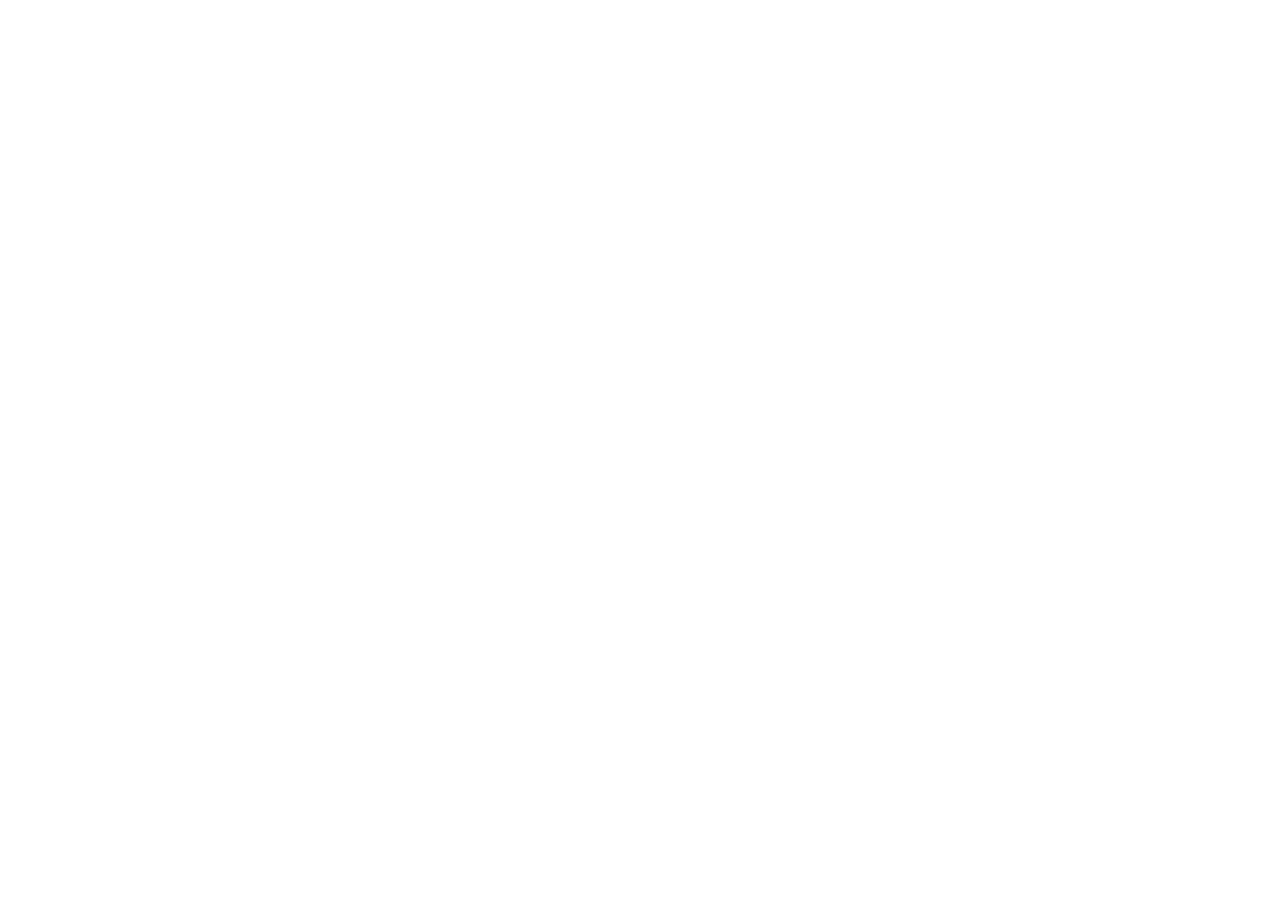
==== about.html @ c8454841 "Init : création du dépôt, arborescence des fichiers et structure HTML de base" ====
<!DOCTYPE html>
<html lang="fr">
<head>
    <meta charset="UTF-8">
    <meta name="viewport" content="width=device-width, initial-scale=1.0">
    <title>AfriTalent — Accueil</title>
    <!-- Bootstrap 5 via CDN : feuille de style -->
    <link
    href="https://cdn.jsdelivr.net/npm/bootstrap@5.3.0/dist/css/bootstrap.min.css"
    rel="stylesheet">
    <!-- Votre feuille de style personnelle -->
    <link rel="stylesheet" href="css/style.css">
</head>
<body>
    <!-- Le contenu de la page sera ajoute ici -->
    <!-- Bootstrap 5 via CDN : script JavaScript -->
    <script src="https://cdn.jsdelivr.net/npm/bootstrap@5.3.0/dist/js/bootstrap.bundle.min.js">
    </script>
    <!-- Votre script JavaScript -->
    <script src="js/main.js"></script>
</body>
</html>
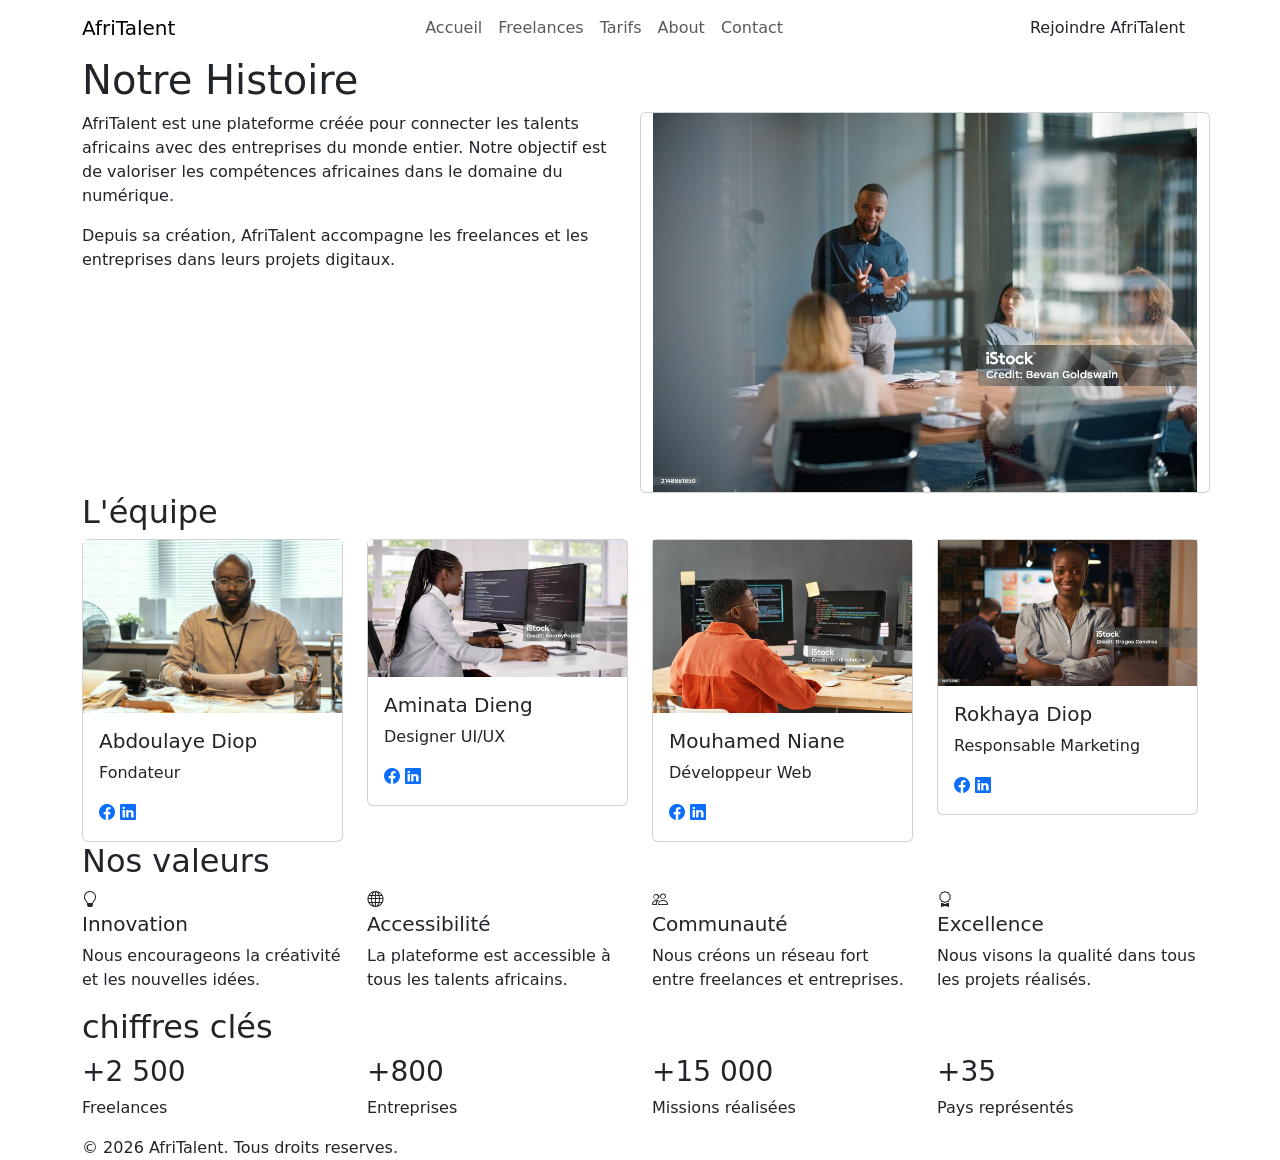
==== commit 3fcb956a: "HTML : structure complète des 5 pages avec sections et contenu texte" ====
--- a/about.html
+++ b/about.html
@@ -3,20 +3,240 @@
 <head>
     <meta charset="UTF-8">
     <meta name="viewport" content="width=device-width, initial-scale=1.0">
-    <title>AfriTalent — Accueil</title>
-    <!-- Bootstrap 5 via CDN : feuille de style -->
+    <title>AfriTalent — about</title>
     <link
     href="https://cdn.jsdelivr.net/npm/bootstrap@5.3.0/dist/css/bootstrap.min.css"
     rel="stylesheet">
-    <!-- Votre feuille de style personnelle -->
+    <link
+    rel="stylesheet" href="https://cdn.jsdelivr.net/npm/bootstrap-icons@1.11.3/font/bootstrap-icons.min.css">
     <link rel="stylesheet" href="css/style.css">
 </head>
 <body>
-    <!-- Le contenu de la page sera ajoute ici -->
-    <!-- Bootstrap 5 via CDN : script JavaScript -->
-    <script src="https://cdn.jsdelivr.net/npm/bootstrap@5.3.0/dist/js/bootstrap.bundle.min.js">
-    </script>
-    <!-- Votre script JavaScript -->
+     <header>
+        <nav class="navbar navbar-expand-lg">
+            <div class="container">
+
+            <!-- LOGO -->
+                <a class="navbar-brand" href="#">AfriTalent</a>
+
+            <!-- BOUTON MOBILE -->
+                 <button class="navbar-toggler" type="button">
+                    <span class="navbar-toggler-icon"></span>
+                 </button>
+
+            <!-- MENU -->
+                 <div class="collapse navbar-collapse">
+
+                <!-- LIENS -->
+                     <ul class="navbar-nav mx-auto">
+                         <li class="nav-item"><a class="nav-link" href="index.html">Accueil</a></li>
+                        <li class="nav-item"><a class="nav-link" href="freelances.html">Freelances</a></li>
+                        <li class="nav-item"><a class="nav-link" href="tarifs.html">Tarifs</a></li>
+                        <li class="nav-item"><a class="nav-link" href="about.html">About</a></li>
+                        <li class="nav-item"><a class="nav-link" href="contact.html">Contact</a></li>
+                    </ul>
+
+                <!-- BOUTON CTA -->
+                     <a href="#" class="btn">Rejoindre AfriTalent</a>
+                 </div>
+            </div>
+        </nav>
+    </header>
+    <main>
+
+        <!-- NOTRE HISTOIRE -->
+         <section>
+            <div class="container">
+
+                <h1>Notre Histoire</h1>
+
+                <div class="row">
+
+                    <div class="col-md-6">
+                        <p>
+                            AfriTalent est une plateforme créée pour connecter les talents africains
+                            avec des entreprises du monde entier. Notre objectif est de valoriser
+                            les compétences africaines dans le domaine du numérique. 
+                        </p>
+
+                        <p>
+                            Depuis sa création, AfriTalent accompagne les freelances
+                            et les entreprises dans leurs projets digitaux.
+                        </p>
+                    </div>
+
+                        <div class="col-md-6 card">
+                            <img src="img.jpg" alt="notre_histoire">
+                        </div>
+
+                </div>
+            </div>
+         </section>
+
+
+
+
+         <!-- L'EQUIPE -->
+          <section>
+            <div class="container">
+
+                <h2>L'équipe</h2>
+
+                <div class="row">
+
+                    <!-- MEMBRE 1 -->
+                    <div class="col-md-6 col-lg-3">
+                        <div class="card">
+
+                            <img src="membre1.avif" alt="membre1">
+
+                            <div class="card-body">
+                                <h5>Abdoulaye Diop</h5>
+                                <p>Fondateur</p>
+
+                                <a href="#"><i class="bi bi-facebook"></i></a>
+                                <a href="#"><i class="bi bi-linkedin"></i></a>
+                            </div>
+
+                        </div>
+                    </div>
+
+              <!-- MEMBRE 2 -->
+                    <div class="col-md-6 col-lg-3">
+                        <div class="card">
+
+                            <img src="membre2.jpg" alt="membre2">
+
+                            <div class="card-body">
+                                <h5>Aminata Dieng</h5>
+                                <p>Designer UI/UX</p>
+
+                                <a href="#"><i class="bi bi-facebook"></i></a>
+                                <a href="#"><i class="bi bi-linkedin"></i></a>
+                            </div>
+
+                        </div>
+                    </div>
+
+                     <!-- MEMBRE 3 -->
+                    <div class="col-md-6 col-lg-3">
+                        <div class="card">
+
+                            <img src="membre3.jpg" alt="membre3">
+
+                            <div class="card-body">
+                                <h5>Mouhamed Niane</h5>
+                                <p>Développeur Web</p>
+
+                                <a href="#"><i class="bi bi-facebook"></i></a>
+                                <a href="#"><i class="bi bi-linkedin"></i></a>
+                            </div>
+
+                        </div>
+                    </div>
+
+                     <!-- MEMBRE 4 -->
+                    <div class="col-md-6 col-lg-3">
+                        <div class="card">
+
+                            <img src="membre4.jpg" alt="membre4">
+
+                            <div class="card-body">
+                                <h5>Rokhaya Diop</h5>
+                                <p>Responsable Marketing</p>
+
+                                <a href="#"><i class="bi bi-facebook"></i></a>
+                                <a href="#"><i class="bi bi-linkedin"></i></a>
+                            </div>
+
+                        </div>
+                    </div>
+                </div>   
+            </div>
+          </section>
+
+
+
+
+          <!-- NOS VALEURS -->
+           <section>
+                <div class="container">
+
+                    <h2>Nos valeurs</h2>
+
+                    <div class="row">
+
+                        <div class="col-md-3">
+                            <i class="bi bi-lightbulb"></i>
+                            <h5>Innovation</h5>
+                            <p>Nous encourageons la créativité et les nouvelles idées.</p>
+                        </div>
+                        
+                          <div class="col-md-3">
+                            <i class="bi bi-globe"></i>
+                            <h5>Accessibilité</h5>
+                            <p>La plateforme est accessible à tous les talents africains.</p>
+                        </div>
+
+                          <div class="col-md-3">
+                            <i class="bi bi-people"></i>
+                            <h5>Communauté</h5>
+                            <p>Nous créons un réseau fort entre freelances et entreprises.</p>
+                        </div>
+
+                          <div class="col-md-3">
+                            <i class="bi bi-award"></i>
+                            <h5>Excellence</h5>
+                            <p>Nous visons la qualité dans tous les projets réalisés.</p>
+                        </div>
+
+                    </div>
+                </div>
+           </section>
+
+
+
+
+           <!-- CHIFFRES CLES -->
+            <section>
+                <div class="container">
+
+                    <h2>chiffres clés</h2>
+
+                    <div class="row">
+
+                        <div class="col-md-3">
+                            <h3>+2 500</h3>
+                            <p>Freelances</p>
+                        </div>
+
+                        <div class="col-md-3">
+                            <h3>+800</h3>
+                            <p>Entreprises</p>
+                        </div>
+
+                        <div class="col-md-3">
+                            <h3>+15 000</h3>
+                            <p>Missions réalisées</p>
+                        </div>
+
+                        <div class="col-md-3">
+                            <h3>+35</h3>
+                            <p>Pays représentés</p>
+                        </div>
+
+                    </div>
+                </div>
+            </section>
+    </main>
+    <footer>
+        <div class="container">
+            &copy; 2026 AfriTalent. Tous droits reserves.
+        </div>
+    </footer>
+    
+    <script src="https://cdn.jsdelivr.net/npm/bootstrap@5.3.0/dist/js/bootstrap.bundle.min.js"></script>
+   
     <script src="js/main.js"></script>
 </body>
 </html>
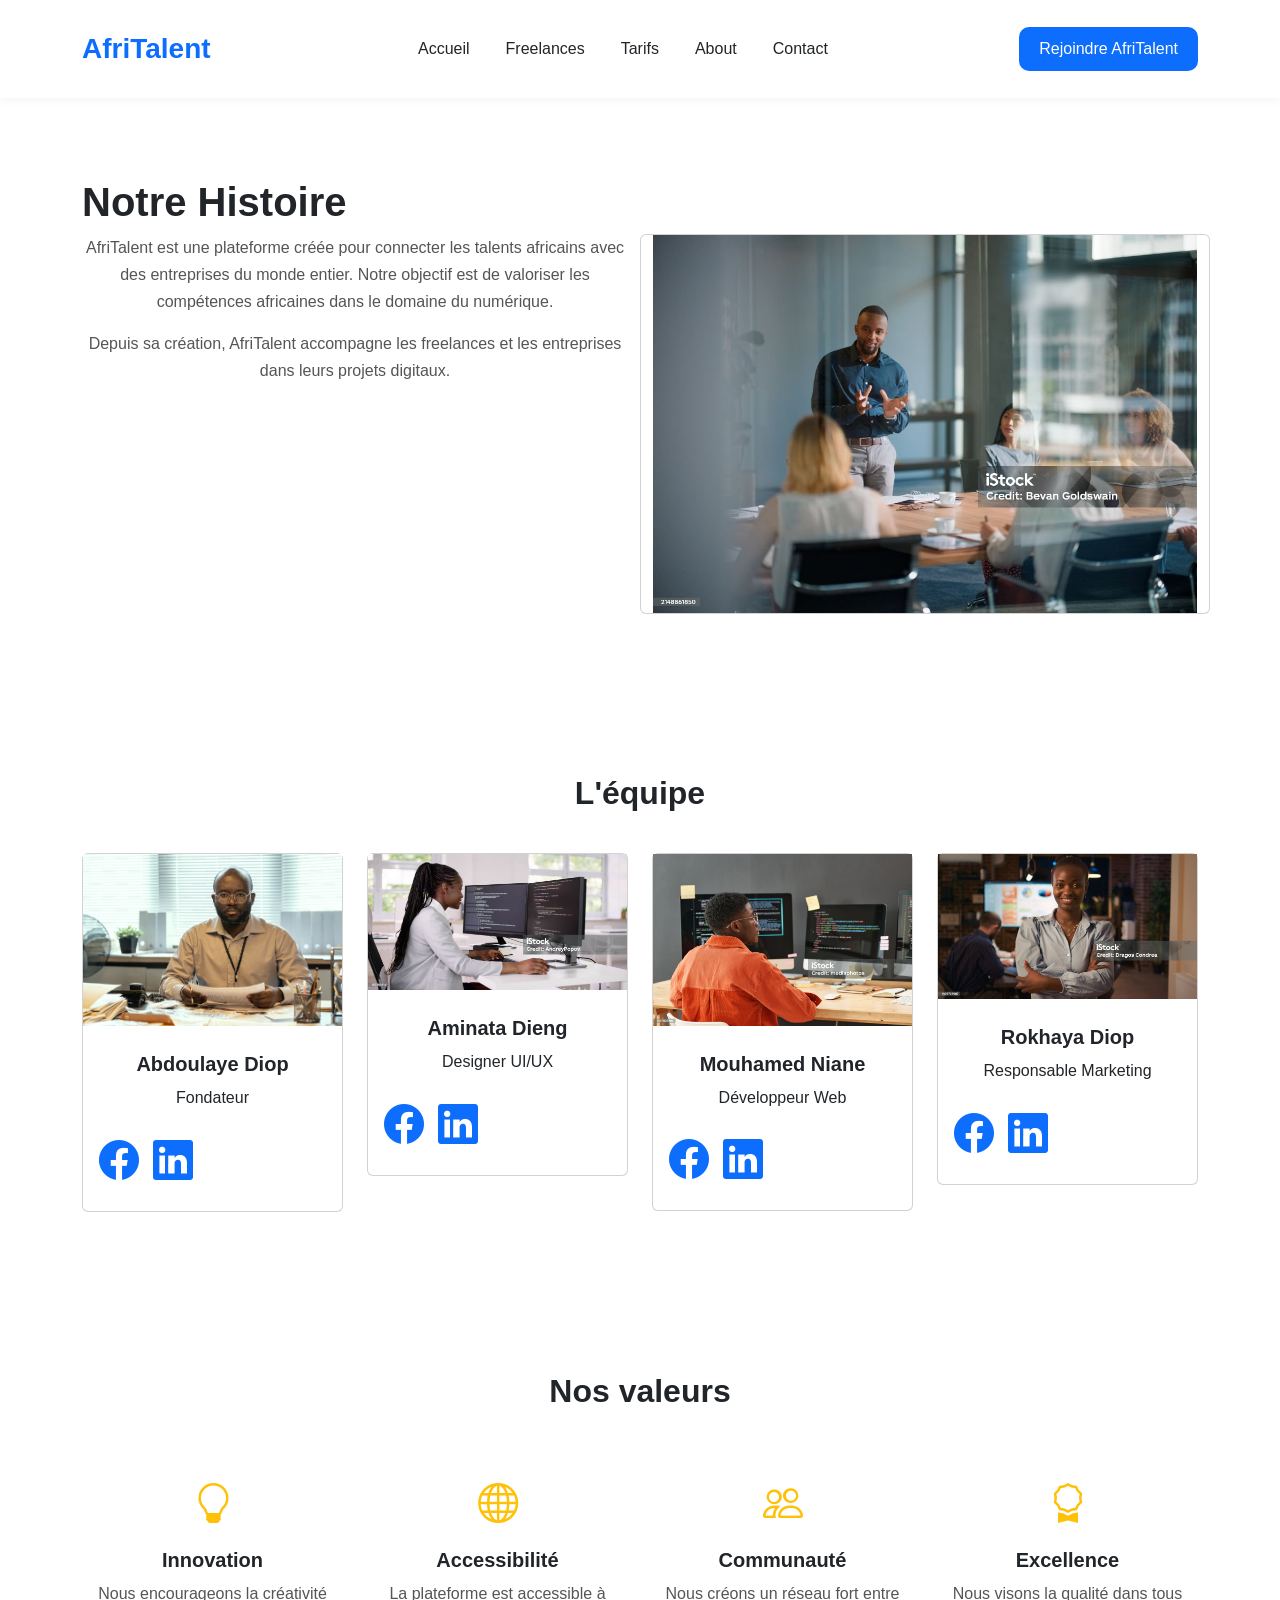
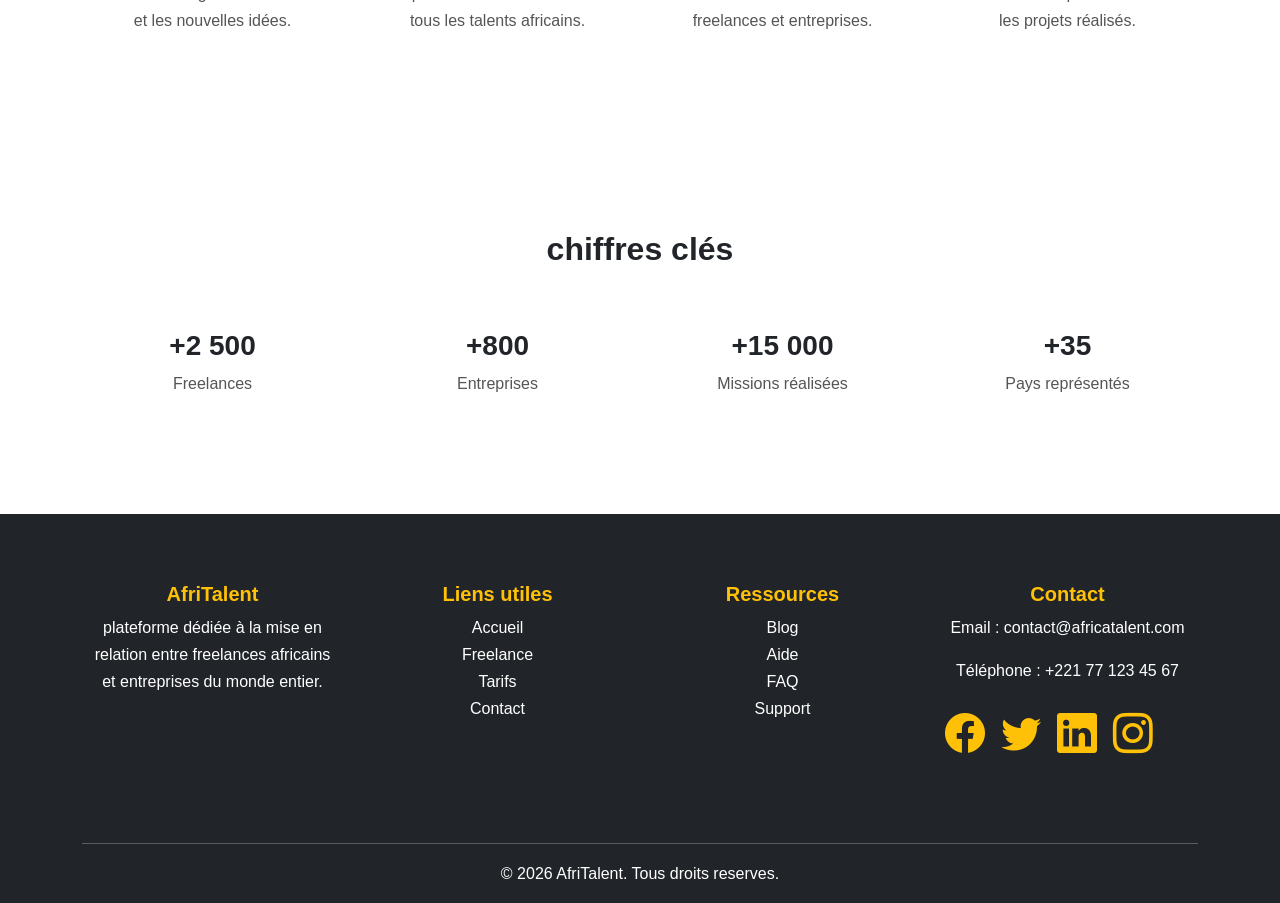
==== commit 63a26734: "CSS : variables, typographie, layout général et styles de base" ====
--- a/about.html
+++ b/about.html
@@ -229,11 +229,68 @@
                 </div>
             </section>
     </main>
-    <footer>
+    
+    <footer class="bg-dark text-white pt-5 pb-3">
         <div class="container">
-            &copy; 2026 AfriTalent. Tous droits reserves.
+
+            <div class="row">
+
+                <!-- AfriTalent -->
+                 <div class="col-md-3 mb-4">
+                    <h5 class="fw-bold text-warning">AfriTalent</h5>
+                    <p>
+                        plateforme dédiée à la mise en relation entre freelances africains
+                        et entreprises du monde entier.
+                    </p>
+                </div>
+
+                <!-- LIENS UTILES -->
+                 <div class="col-md-3 mb-4">
+                    <h5>Liens utiles</h5>
+                    <ul class="list-unstyled">
+                        <li><a href="index.html" class="text-white text-decoration-none">Accueil</a></li>
+                         <li><a href="freelances.html" class="text-white text-decoration-none">Freelance</a></li>
+                          <li><a href="tarifs.html" class="text-white text-decoration-none">Tarifs</a></li>
+                           <li><a href="contact.html" class="text-white text-decoration-none">Contact</a></li>
+                    </ul>
+                </div>
+
+                <!-- RESSOURCES -->
+                 <div class="col-md-3 mb-4">
+                    <h5>Ressources</h5>
+                    <ul class="list-unstyled">
+                        <li><a href="#" class="text-white text-decoration-none">Blog</a></li>
+                         <li><a href="#" class="text-white text-decoration-none">Aide</a></li>
+                          <li><a href="#" class="text-white text-decoration-none">FAQ</a></li>
+                           <li><a href="#" class="text-white text-decoration-none">Support</a></li>
+                    </ul>
+                </div>
+
+                <!-- CONTACT -->
+                 <div class="col-md-3 mb-4">
+                    <h5>Contact</h5>
+                    <p>Email : contact@africatalent.com</p>
+                    <p>Téléphone : +221 77 123 45 67</p>
+
+                    <!-- Réseaux sociaux -->
+                     <div class="d-flex gap-3">
+                        <i class="bi bi-facebook"></i>
+                        <i class="bi bi-twitter"></i>
+                        <i class="bi bi-linkedin"></i>
+                        <i class="bi bi-instagram"></i>
+                     </div>
+                 </div>
+            </div>
+
+            <!-- Ligne de séparation -->
+             <hr class="bg-light">
+
+             <!-- Copyright -->
+              <div class="text-center">
+                <p class="mb-0">&copy; 2026 AfriTalent. Tous droits reserves.</p>
+            </div>
         </div>
-    </footer>
+</footer>
     
     <script src="https://cdn.jsdelivr.net/npm/bootstrap@5.3.0/dist/js/bootstrap.bundle.min.js"></script>
    
--- a/css/style.css
+++ b/css/style.css
@@ -0,0 +1,251 @@
+/* VARIABLES CSS */
+:root {
+    /* COULEURS */
+    --primary-color : #0d6efd;
+    --secondary-color : #ffc107;
+    --dark-color : #212529;
+    --light-color : #f8f9fa;
+    --white-color : #ffffff;
+    --text-color : #555555;
+
+    /* POLICES */
+    --title-font : 'Poppins' , sans-serif;
+    --text-font : 'Inter' , sans-serif;
+
+    /* ESPACEMENTS */
+    --section-padding : 80px;
+    --border-radius : 10px;
+}
+
+/* RESET CSS */
+* {
+    margin: 0;
+    padding: 0;
+    box-sizing: border-box;
+}
+
+/* STYLES GENERAUX */
+body {
+    font-family: var(--text-font);
+    color: var(--text-color);
+    background-color: var(--white-color);
+    line-height: 1.7;
+}
+
+h1,h2,h3,h4,h5,h6 {
+    font-family: var(--title-font);
+    color: var(--dark-color);
+    font-weight: 600;
+}
+
+section {
+    padding: var(--section-padding) 0;
+}
+
+a {
+    text-decoration: none;
+}
+
+img {
+    max-width: 100%;
+    display: block;
+}
+
+/* BOUTONS */
+.btn {
+    background-color: var(--primary-color);
+    color: var(--white-color);
+    padding: 10px 20px;
+    border-radius: var(--border-radius);
+    border: none;
+}
+
+
+.btn:hover {
+    background-color: var(--secondary-color);
+    color: var(--dark-color);
+}
+
+/* NAVBAR */
+.navbar {
+    background-color: var(--white-color);
+    padding: 20px 0;
+    box-shadow: 0 2px 10px rgba(0,0,0,0.05);
+}
+
+.navbar-brand {
+    font-size: 28px;
+    font-weight: 700;
+    color: var(--primary-color);
+}
+
+.nav-link {
+    color: var(--dark-color);
+    font-weight: 500;
+    margin: 0 10px;
+}
+
+.nav-link:hover {
+    color: var(--primary-color);
+}
+
+/* SECTION HERO */
+.hero-title {
+    font-size: 50px;
+    margin-bottom: 20px;
+}
+
+.hero-text {
+    color: var(--text-color);
+    font-size: 20px;
+    margin-bottom: 30px;
+}
+
+
+/* STATISTIQUES */
+.stats-box {
+    text-align: center;
+    padding: 20px;
+}
+
+.stats-box h3{
+    color: var(--primary-color);
+    font-size: 40px;
+    margin-bottom: 10px;
+}
+
+/* COMMENT CA MARCHE */
+
+.bi {
+    font-size: 40px;
+    color: var(--secondary-color);
+    margin-bottom: 15px;
+}
+
+.col-md-3{
+    text-align: center;
+    padding: 20px;
+}
+
+/* CATEGORIES */
+.col-md-4 {
+    padding: 20px;
+}
+
+.col-md-4 h5 {
+    margin-top: 15px;
+    margin-bottom: 10px;
+}
+
+/* TEMOIGNAGES */
+section img[alt="avatar"] {
+    height: 200px;
+    border-radius: 10px;
+    margin: 20px auto;
+    object-fit: cover;
+}
+
+section h2 {
+    margin-bottom: 20px;
+    text-align: center;
+}
+
+section h5 {
+    margin-top: 10px;
+    text-align: center;
+}
+
+section p {
+    text-align: center;
+}
+
+/* FOOTER */
+footer h5 {
+    color: var(--secondary-color);
+}
+
+footer.bi {
+    font-size: 20px;
+}
+
+/* PAGE CONTACT - FORMULAIRE */
+
+/* TITRE DE SECTION */
+section h2 {
+    margin-bottom: 40px;
+    font-family: var(--title-font);
+}
+
+/* FORMULAIRE GLOBAL */
+form {
+    background-color: var(--white-color);
+    padding: 30px;
+    border-radius: 10px;
+}
+
+/* LABEL & INPUT */
+form div {
+    margin-bottom: 15px;
+}
+
+/* LABELS */
+form label{
+    display: block;
+    margin-bottom: 5px;
+    font-weight: 500;
+}
+
+/* INPUTS + TEXTAREA + SELECT */
+form input, form select, form textarea {
+    width: 100%;
+    padding: 10px;
+    border: 1px solid #ddd;
+    border-radius: 6px;
+    font-family: var(--text-font);
+}
+
+/* FOCUS (QUAND ON CLIQUE) */
+form input:focus,
+form select:focus,
+form textarea:focus {
+    outline: none;
+    border-color: var(--primary-color);
+}
+
+/* BOUTON ENVOYER */
+form .btn {
+    background-color: var(--primary-color);
+    color: var(--white-color);
+    padding: 10px 20px;
+    border: none;
+    border-radius: 8px;
+    cursor: pointer;
+    transition: 0.3s;
+}
+
+/* HOVER BOUTON */
+form .btn:hover {
+    background-color: var(--secondary-color);
+    color: var(--dark-color);
+}
+
+/* INFOS CONTACT */
+.col-md-6 p {
+    margin-bottom: 15px;
+}
+
+/* ICONES INFOS */
+.col-md-6 i {
+    margin-right: 10px;
+    color: var(--primary-color);
+}
+
+/* GOOGLE MAP */
+iframe {
+    width: 100%;
+    height: 400px;
+    margin-top: 20px;
+    border-radius: 10px;
+}
+
+
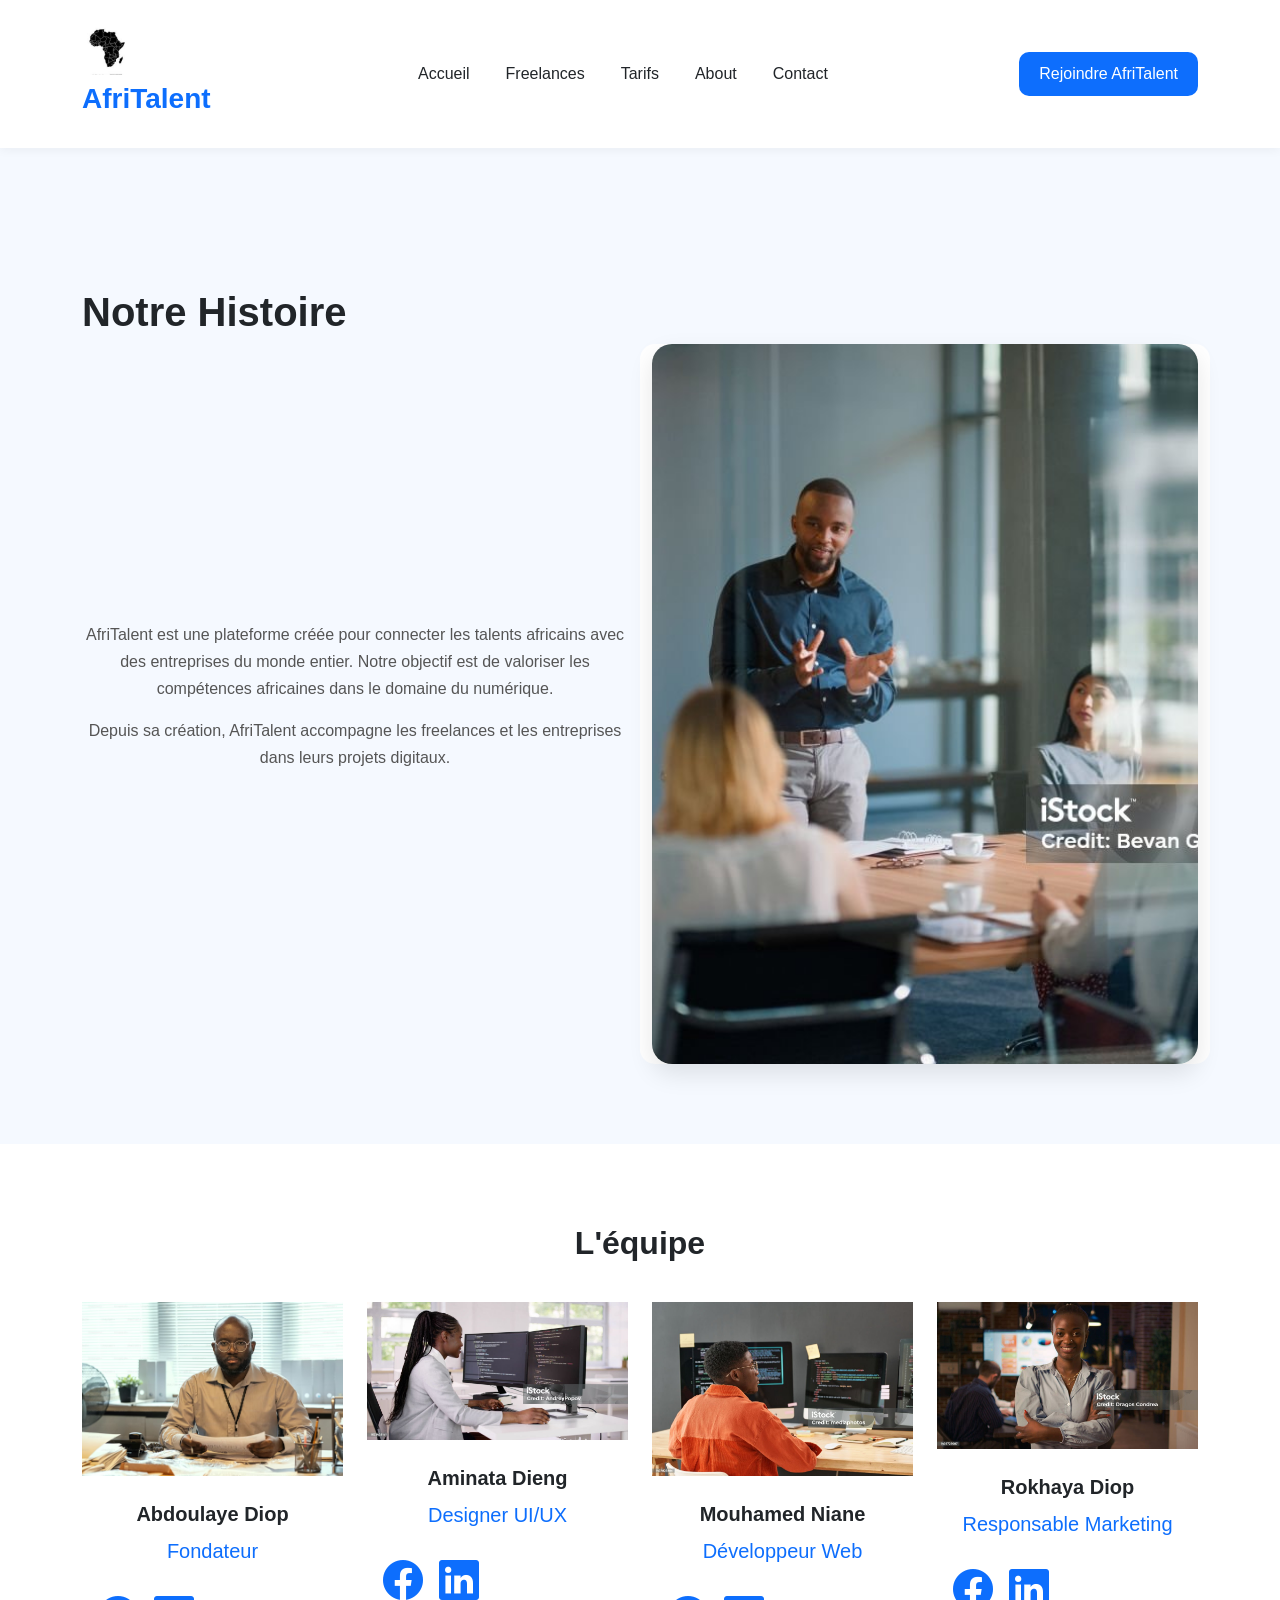
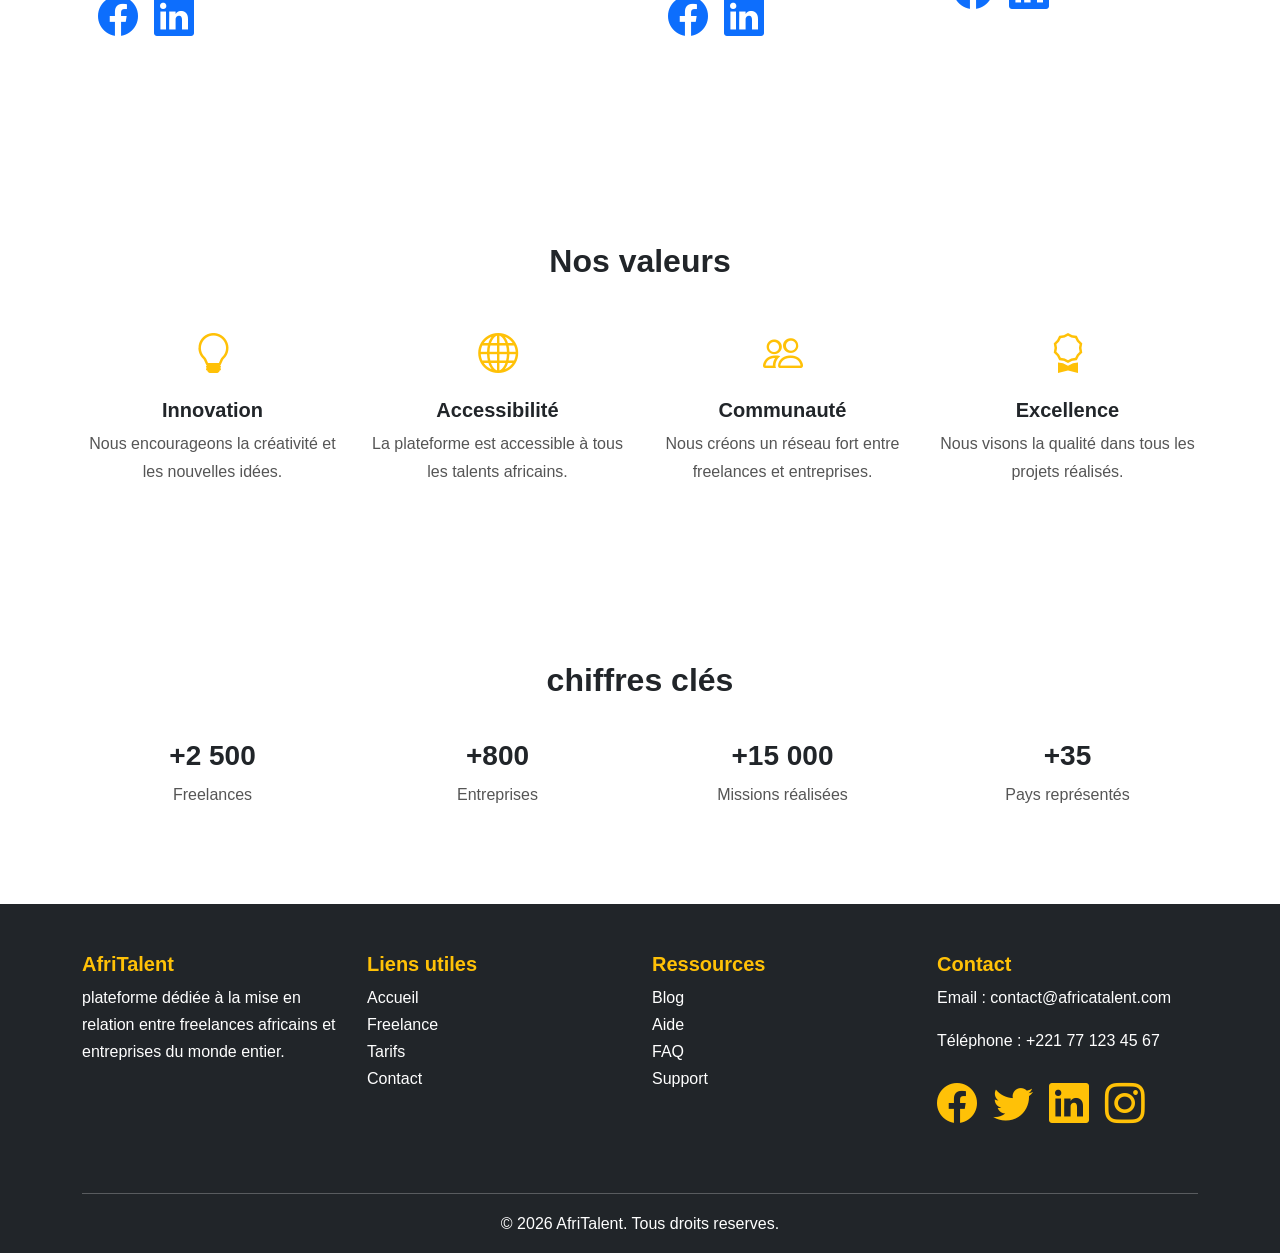
==== commit ab079d1d: "CSS : Bento Grid, sections hero et catégories, effets honer" ====
--- a/about.html
+++ b/about.html
@@ -17,7 +17,8 @@
             <div class="container">
 
             <!-- LOGO -->
-                <a class="navbar-brand" href="#">AfriTalent</a>
+                <a class="navbar-brand fw-bold" href="#">
+                    <img src="images/logo.jpeg" alt="LOGO" width="50" height="50" class="me-2"></i>AfriTalent</a>
 
             <!-- BOUTON MOBILE -->
                  <button class="navbar-toggler" type="button">
@@ -166,26 +167,26 @@
 
                     <div class="row">
 
-                        <div class="col-md-3">
-                            <i class="bi bi-lightbulb"></i>
+                        <div class="col-md-3 text-center">
+                            <i class="bi bi-lightbulb fs-1 mb-3"></i>
                             <h5>Innovation</h5>
                             <p>Nous encourageons la créativité et les nouvelles idées.</p>
                         </div>
                         
-                          <div class="col-md-3">
-                            <i class="bi bi-globe"></i>
+                          <div class="col-md-3 text-center">
+                            <i class="bi bi-globe fs-1 mb-3"></i>
                             <h5>Accessibilité</h5>
                             <p>La plateforme est accessible à tous les talents africains.</p>
                         </div>
 
-                          <div class="col-md-3">
-                            <i class="bi bi-people"></i>
+                          <div class="col-md-3 text-center">
+                            <i class="bi bi-people fs-1 mb-3"></i>
                             <h5>Communauté</h5>
                             <p>Nous créons un réseau fort entre freelances et entreprises.</p>
                         </div>
 
-                          <div class="col-md-3">
-                            <i class="bi bi-award"></i>
+                          <div class="col-md-3 text-center">
+                            <i class="bi bi-award fs-1 mb-3"></i>
                             <h5>Excellence</h5>
                             <p>Nous visons la qualité dans tous les projets réalisés.</p>
                         </div>
@@ -205,22 +206,22 @@
 
                     <div class="row">
 
-                        <div class="col-md-3">
+                        <div class="col-md-3 text-center"> 
                             <h3>+2 500</h3>
                             <p>Freelances</p>
                         </div>
 
-                        <div class="col-md-3">
+                        <div class="col-md-3 text-center">
                             <h3>+800</h3>
                             <p>Entreprises</p>
                         </div>
 
-                        <div class="col-md-3">
+                        <div class="col-md-3 text-center">
                             <h3>+15 000</h3>
                             <p>Missions réalisées</p>
                         </div>
 
-                        <div class="col-md-3">
+                        <div class="col-md-3 text-center">
                             <h3>+35</h3>
                             <p>Pays représentés</p>
                         </div>
--- a/css/style.css
+++ b/css/style.css
@@ -91,16 +91,27 @@
 
 /* SECTION HERO */
 .hero-title {
-    font-size: 50px;
-    margin-bottom: 20px;
+    font-size: 60px;
+    line-height: 1.2;
+    margin-bottom: 25px;
 }
 
 .hero-text {
     color: var(--text-color);
     font-size: 20px;
-    margin-bottom: 30px;
-}
-
+    margin-bottom: 35px;
+}
+
+main section:first-child .row {
+    align-items: center;
+    min-height: 80vh;
+}
+
+main section:first-child img {
+    width: 100%;
+    height: 80vh;
+    object-fit: cover;
+}
 
 /* STATISTIQUES */
 .stats-box {
@@ -122,10 +133,7 @@
     margin-bottom: 15px;
 }
 
-.col-md-3{
-    text-align: center;
-    padding: 20px;
-}
+
 
 /* CATEGORIES */
 .col-md-4 {
@@ -137,7 +145,7 @@
     margin-bottom: 10px;
 }
 
-/* TEMOIGNAGES */
+/* TEMOIGNAGES (CAROUSEL)*/
 section img[alt="avatar"] {
     height: 200px;
     border-radius: 10px;
@@ -248,4 +256,67 @@
     border-radius: 10px;
 }
 
-
+/* HERO */
+main section:first-child {
+    background-color: #f5f9ff;
+    padding-top: 140px;
+}
+
+main section:first-child .btn {
+    margin-right: 15px;
+}
+
+main section:first-child img {
+    border-radius: 20px;
+    box-shadow: 0 10px 25px rgba(0,0,0,0.1);
+}
+
+/* BENTO-GRID */
+.bento-grid {
+    display: grid;
+    grid-template-columns: repeat(3, 1fr);
+    margin-top: 40px;
+    gap: 20px;
+}
+
+.bento-card {
+    text-align: center;
+    border-radius: 15px;
+    padding: 30px 20px;
+    transition: 0.3s;
+    box-shadow: 0 5px 15px rgba(0,0,0,0.05);
+}
+
+.bento-card:hover {
+    transform: translateY(-5px);
+}
+
+/* CARTES DE TAILLES DIFFERENTES */
+.card-large {
+    grid-column: span 2;
+}
+
+.card-wide {
+    grid-column: span 2;
+}
+
+
+/* CARDS CATEGORIES */
+.card {
+    border: none;
+    border-radius: 15px;
+    transition: 0.3s;
+}
+
+.card:hover {
+    transform: translateY(-8px);
+    box-shadow: 0 10px 25px rgba(0,0,0,0.1);
+}
+
+.card-body {
+    font-size: 20px;
+    color: var(--primary-color);
+    margin-bottom: 15px;
+}
+
+
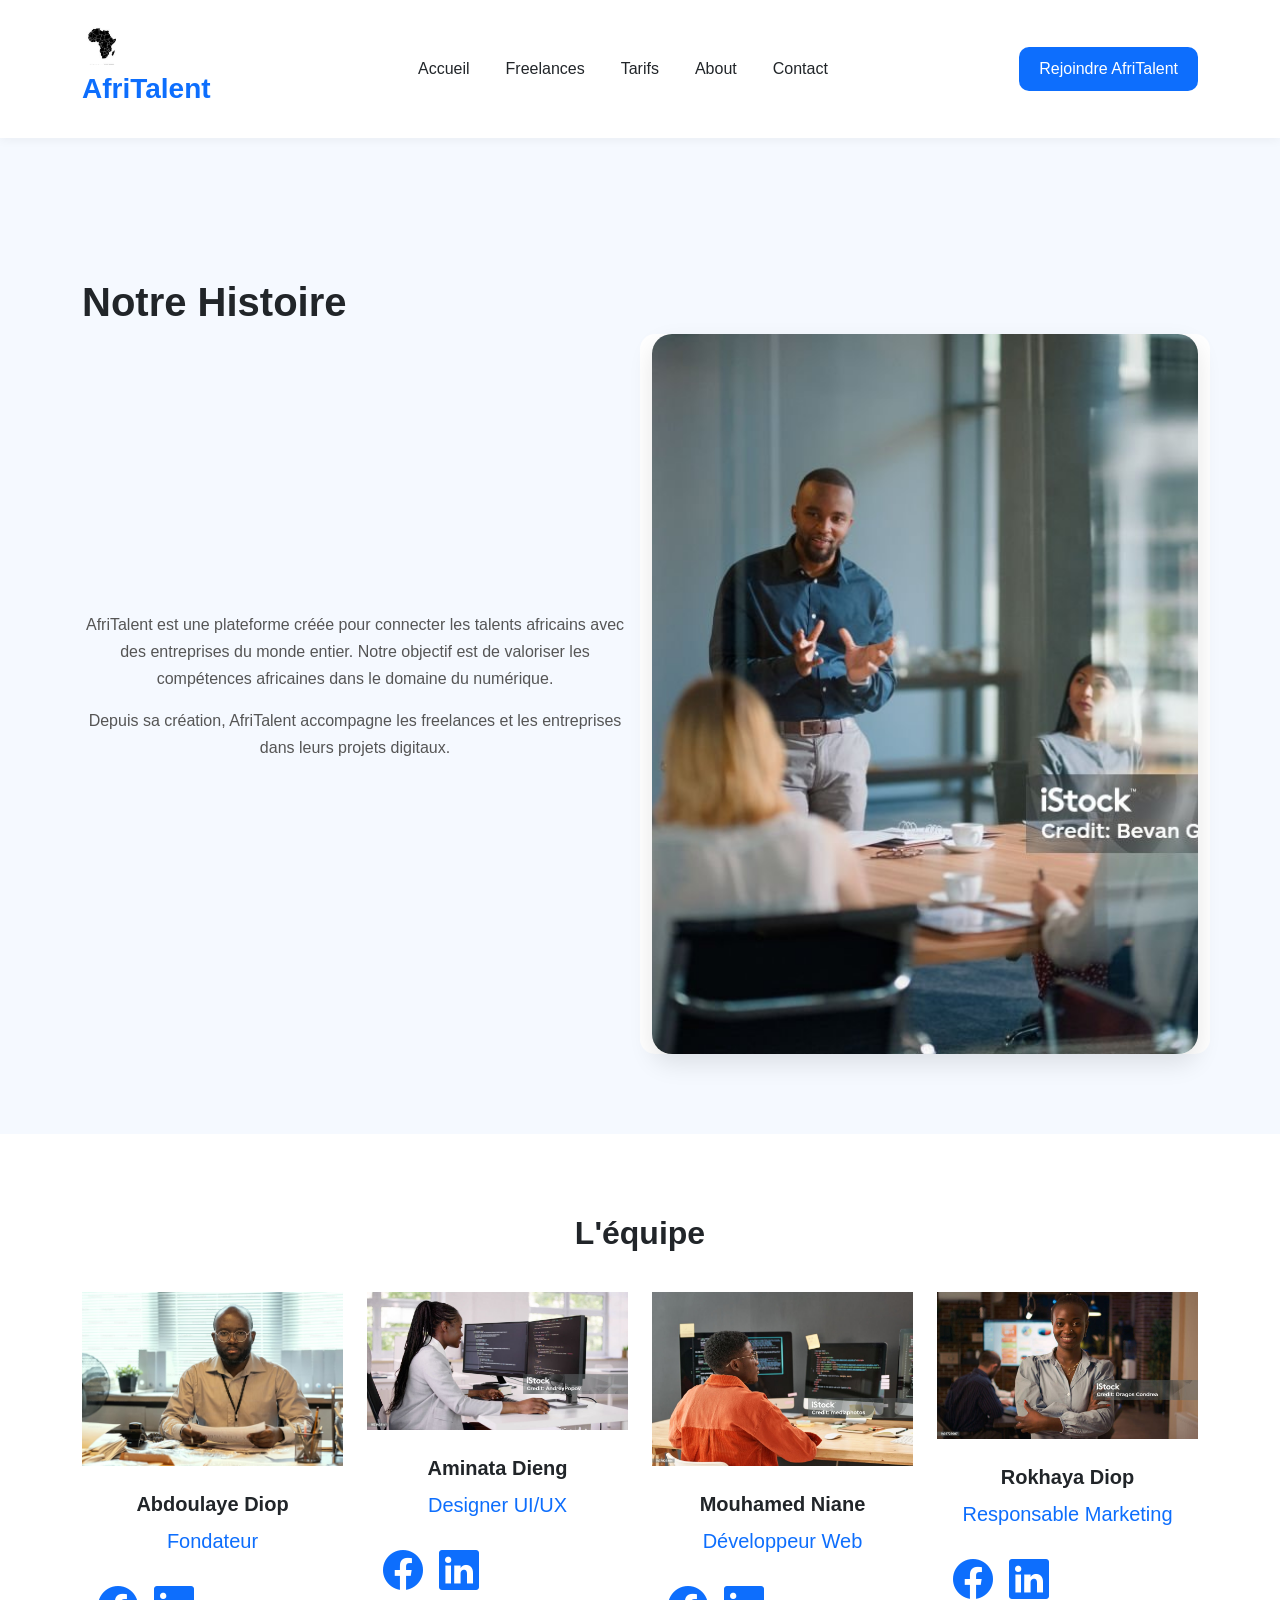
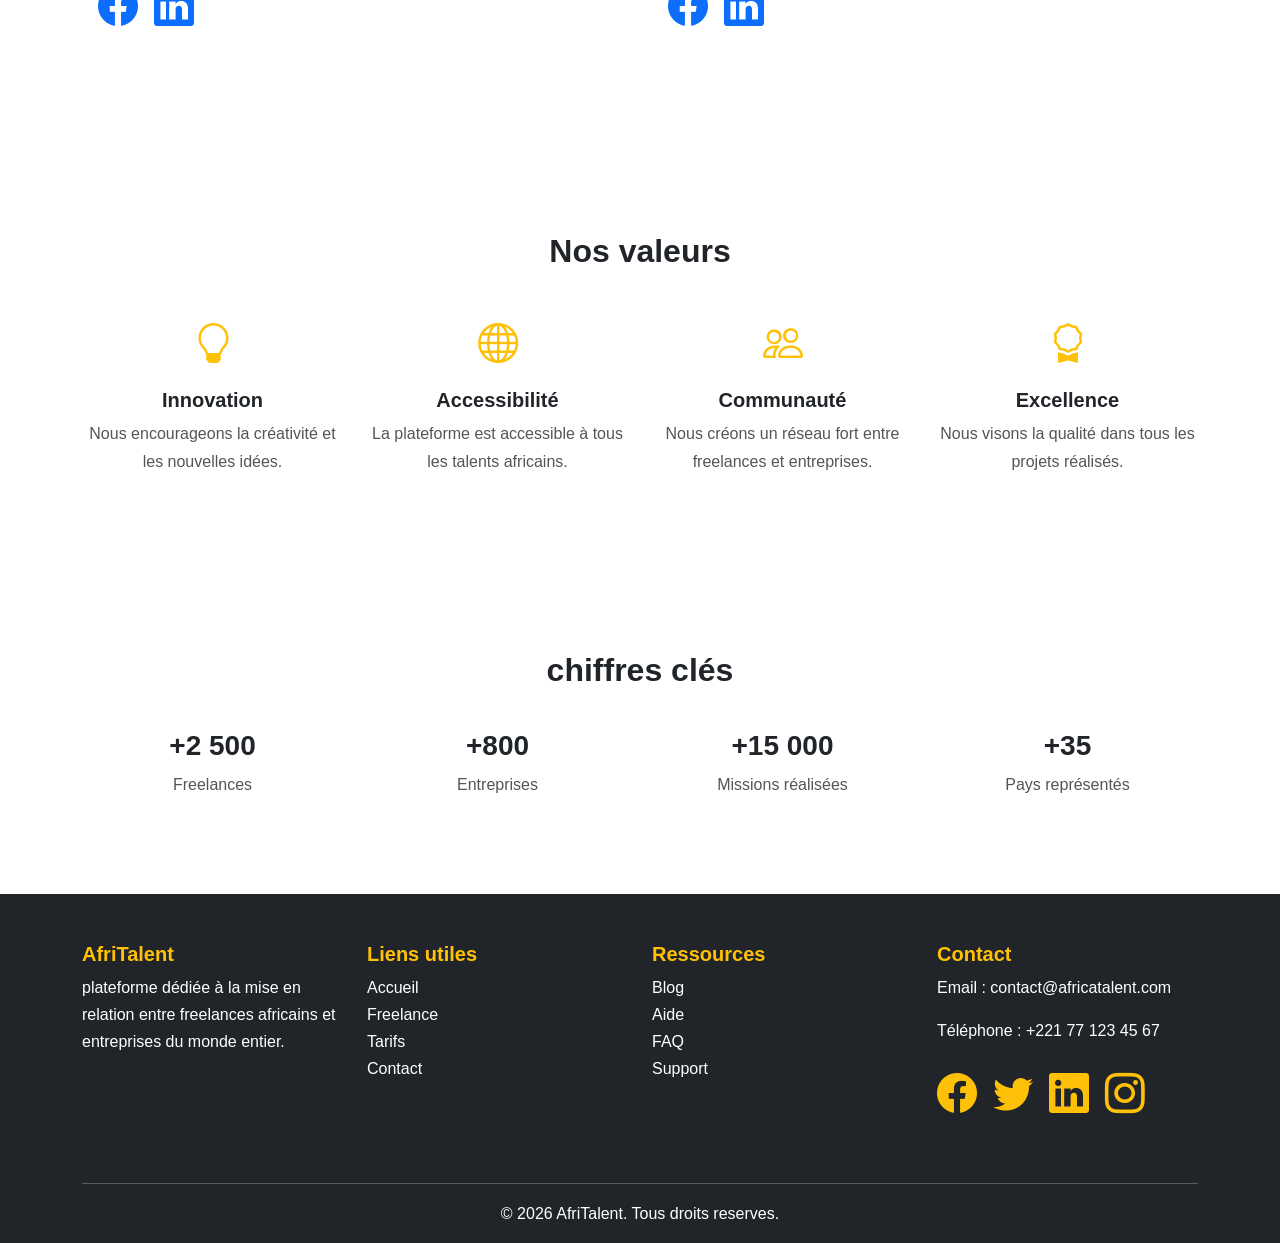
==== commit 442ef60e: "CSS : responsive design mobile et tablette, media queries" ====
--- a/about.html
+++ b/about.html
@@ -18,15 +18,15 @@
 
             <!-- LOGO -->
                 <a class="navbar-brand fw-bold" href="#">
-                    <img src="images/logo.jpeg" alt="LOGO" width="50" height="50" class="me-2"></i>AfriTalent</a>
+                    <img src="images/logo.jpeg" alt="LOGO" width="40" height="40" class="me-2"></i>AfriTalent</a>
 
             <!-- BOUTON MOBILE -->
-                 <button class="navbar-toggler" type="button">
+                 <button class="navbar-toggler" type="button" data-bs-toggle="collapse" data-bs-target="#navbarAfriTalent">
                     <span class="navbar-toggler-icon"></span>
                  </button>
 
             <!-- MENU -->
-                 <div class="collapse navbar-collapse">
+                 <div class="collapse navbar-collapse" id="navbarAfriTalent">
 
                 <!-- LIENS -->
                      <ul class="navbar-nav mx-auto">
--- a/css/style.css
+++ b/css/style.css
@@ -319,4 +319,40 @@
     margin-bottom: 15px;
 }
 
-
+/* TABLETTE */
+@media (max-width: 768px) {
+    .hero-title {
+        font-size: 40px;
+    }
+}
+
+/* MOBILE */
+@media (max-width: 375px) {
+    .hero-title {
+        font-size: 32px;
+    }
+    .btn {
+        display: block;
+        margin-bottom: 10px;
+    }
+
+}
+
+@media (max-width: 768px) {
+    .navbar-nav {
+        text-align: center;
+    }
+}
+
+@media (max-width: 768px) {
+    footer .d-flex {
+        flex-wrap: wrap;
+    }
+}
+
+main section:first-child .btn {
+    margin-right: 10px;
+    margin-bottom: 10px;
+}
+
+
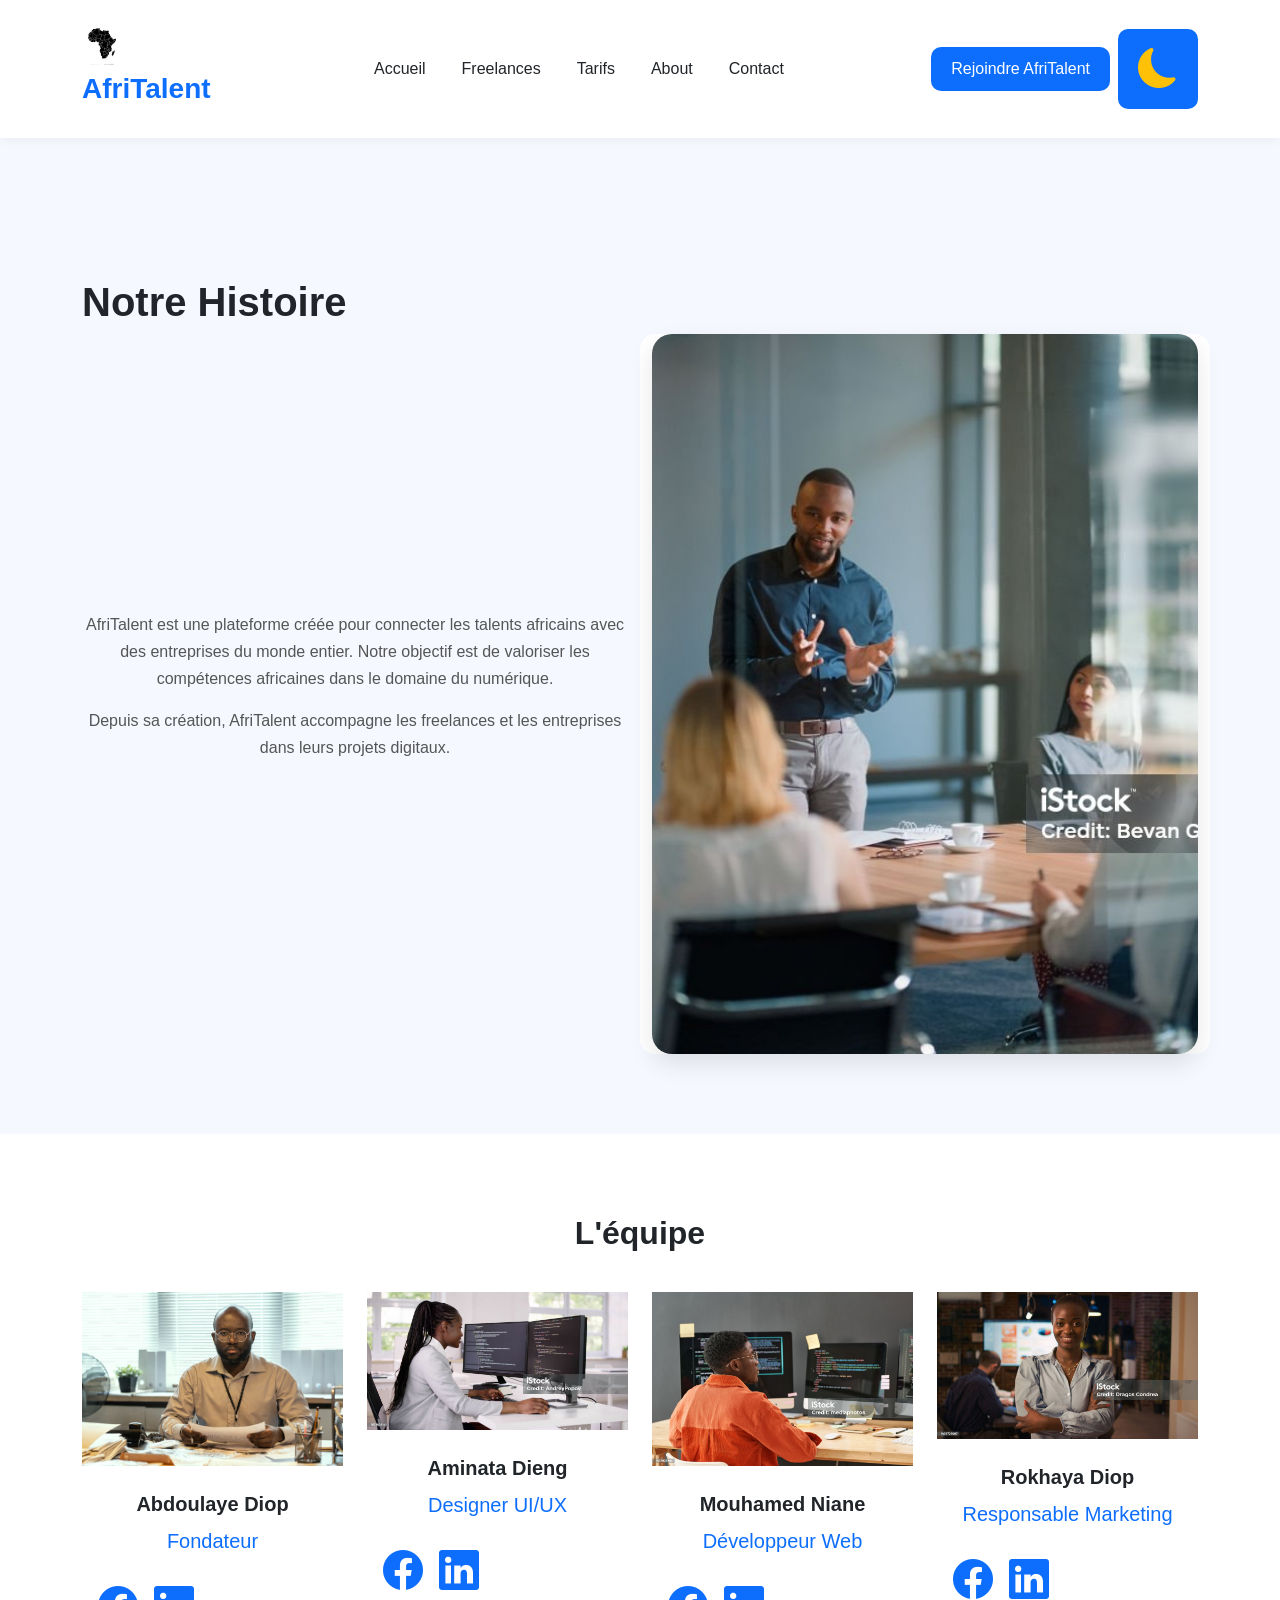
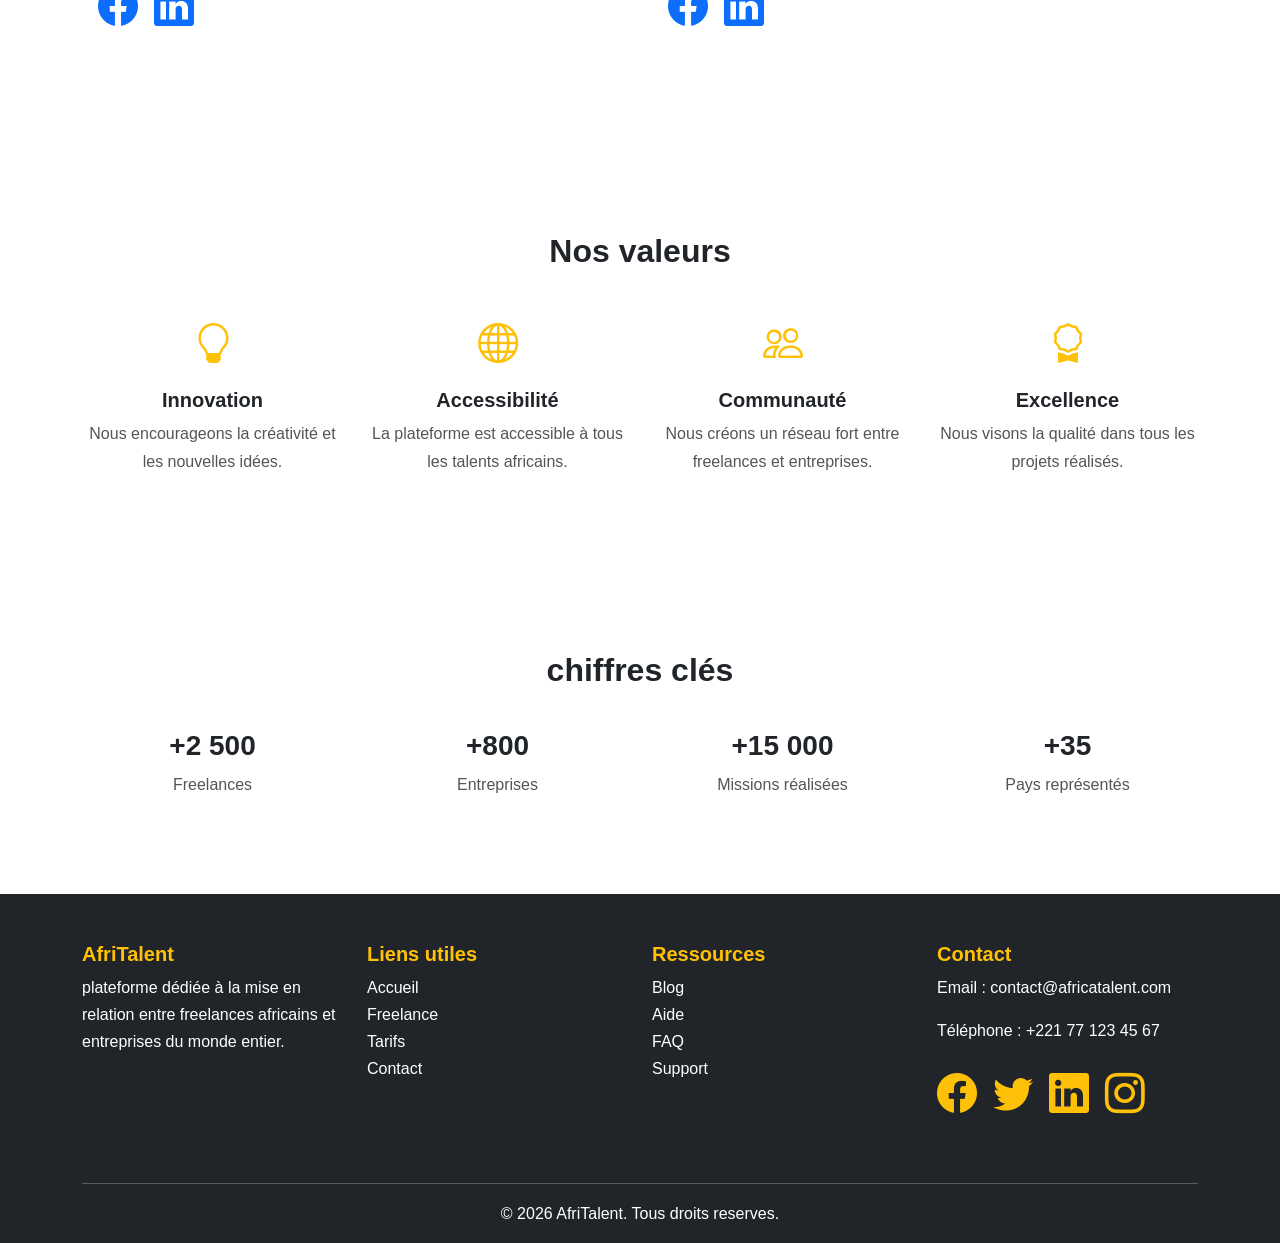
==== commit abedcc21: "JS : dark mode avec localStorage, navbar dynamique au scroll" ====
--- a/about.html
+++ b/about.html
@@ -39,6 +39,9 @@
 
                 <!-- BOUTON CTA -->
                      <a href="#" class="btn">Rejoindre AfriTalent</a>
+                     <button id="theme-toggle" class="btn ms-2">
+                        <i class="bi bi-moon-fill"></i>
+                     </button>
                  </div>
             </div>
         </nav>
@@ -292,6 +295,10 @@
             </div>
         </div>
 </footer>
+
+ <button id="backToTop" class="btn">
+    <i class="bi bi-arrow-up"></i>
+   </button>
     
     <script src="https://cdn.jsdelivr.net/npm/bootstrap@5.3.0/dist/js/bootstrap.bundle.min.js"></script>
    
--- a/css/style.css
+++ b/css/style.css
@@ -355,4 +355,36 @@
     margin-bottom: 10px;
 }
 
-
+/* NAVBAR AU SCROLL */
+.navbar.scrolled {
+    background-color: #ffffff;
+    padding: 10px 0;
+    box-shadow: 0 3px 10px rgba(0,0,0,0.1);
+    transition: 0.3s;
+}
+
+/* MODE SOMBRE */
+.dark-mode {
+    background-color: #212529;
+    color: #ffffff;
+}
+
+.dark-mode h1,
+.dark-mode h2,
+.dark-mode h3,
+.dark-mode h4,
+.dark-mode h5,
+.dark-mode h6,
+.dark-mode p,
+.dark-mode a {
+    color: #ffffff;
+}
+
+/* BOUTON RETOUR EN HAUT */
+#backToTop {
+    position: fixed;
+    bottom: 20px;
+    right: 20px;
+    display: none;
+    z-index: 999px;
+}
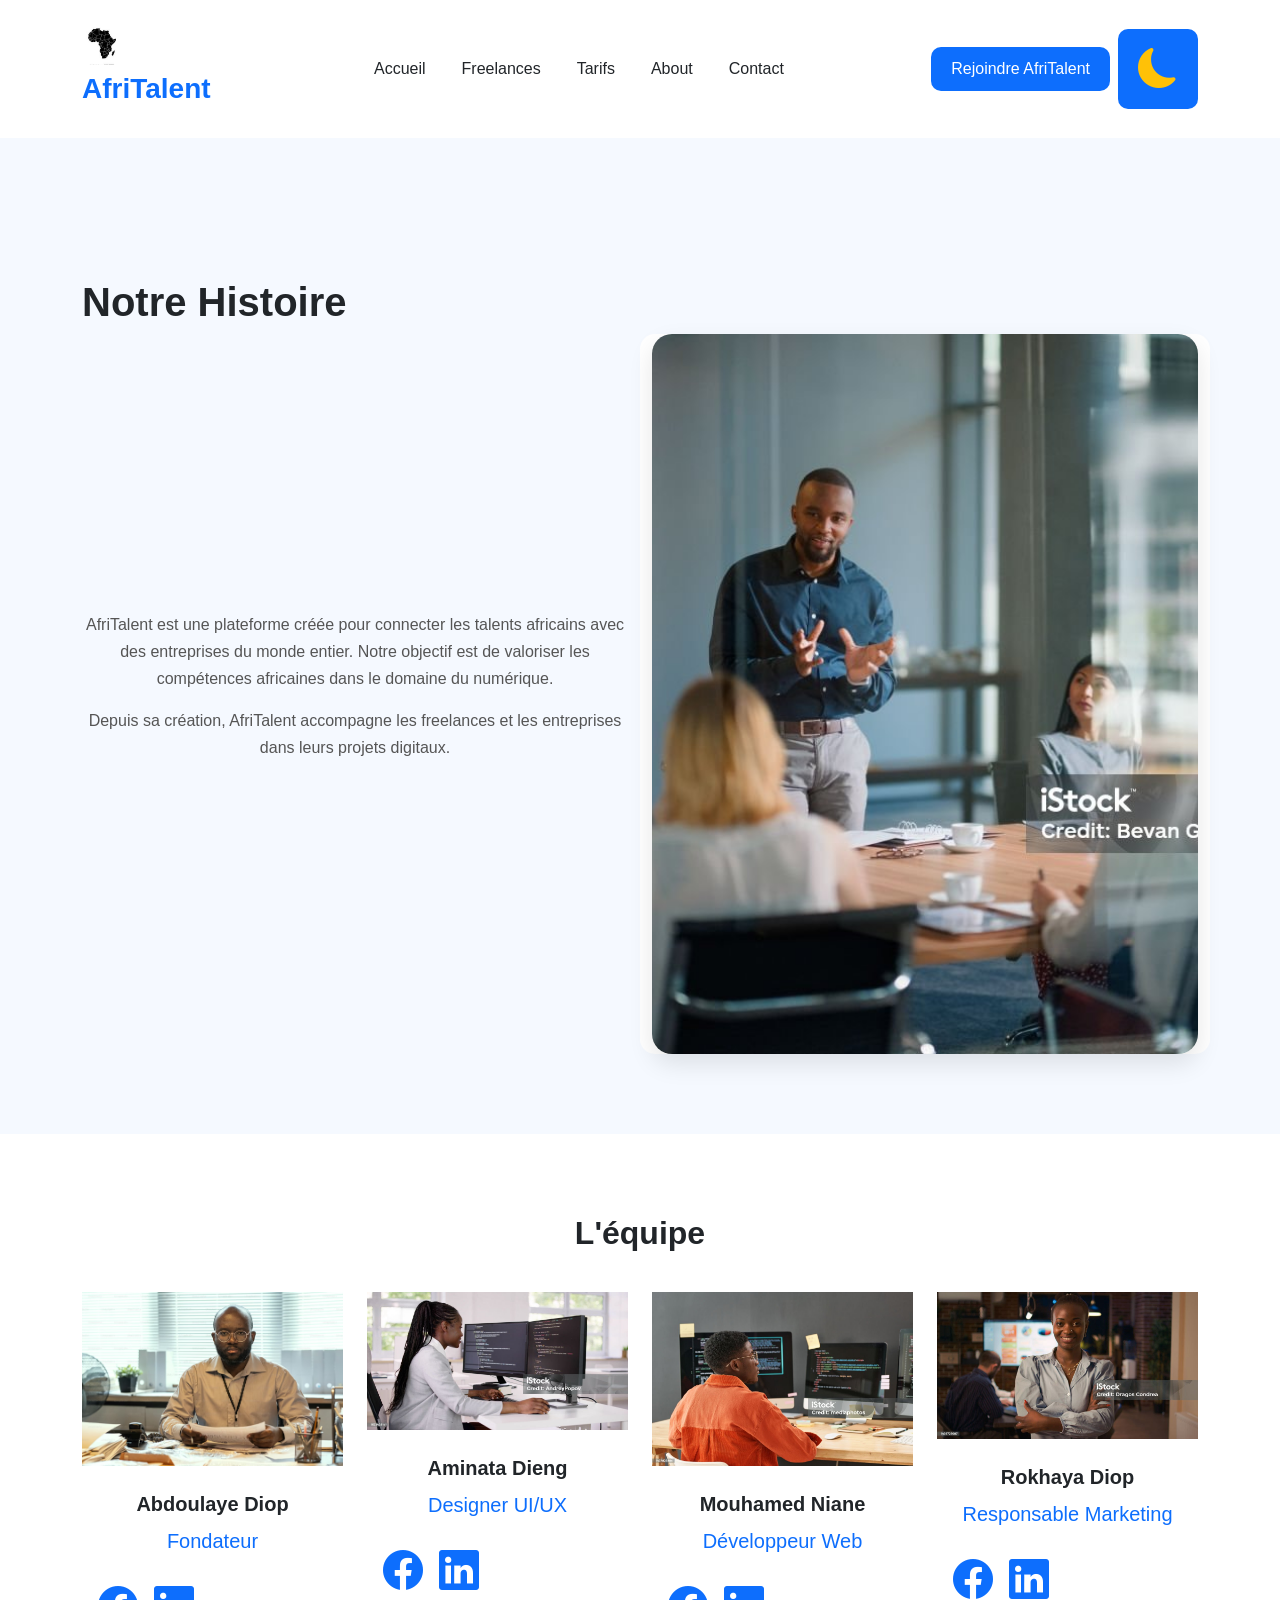
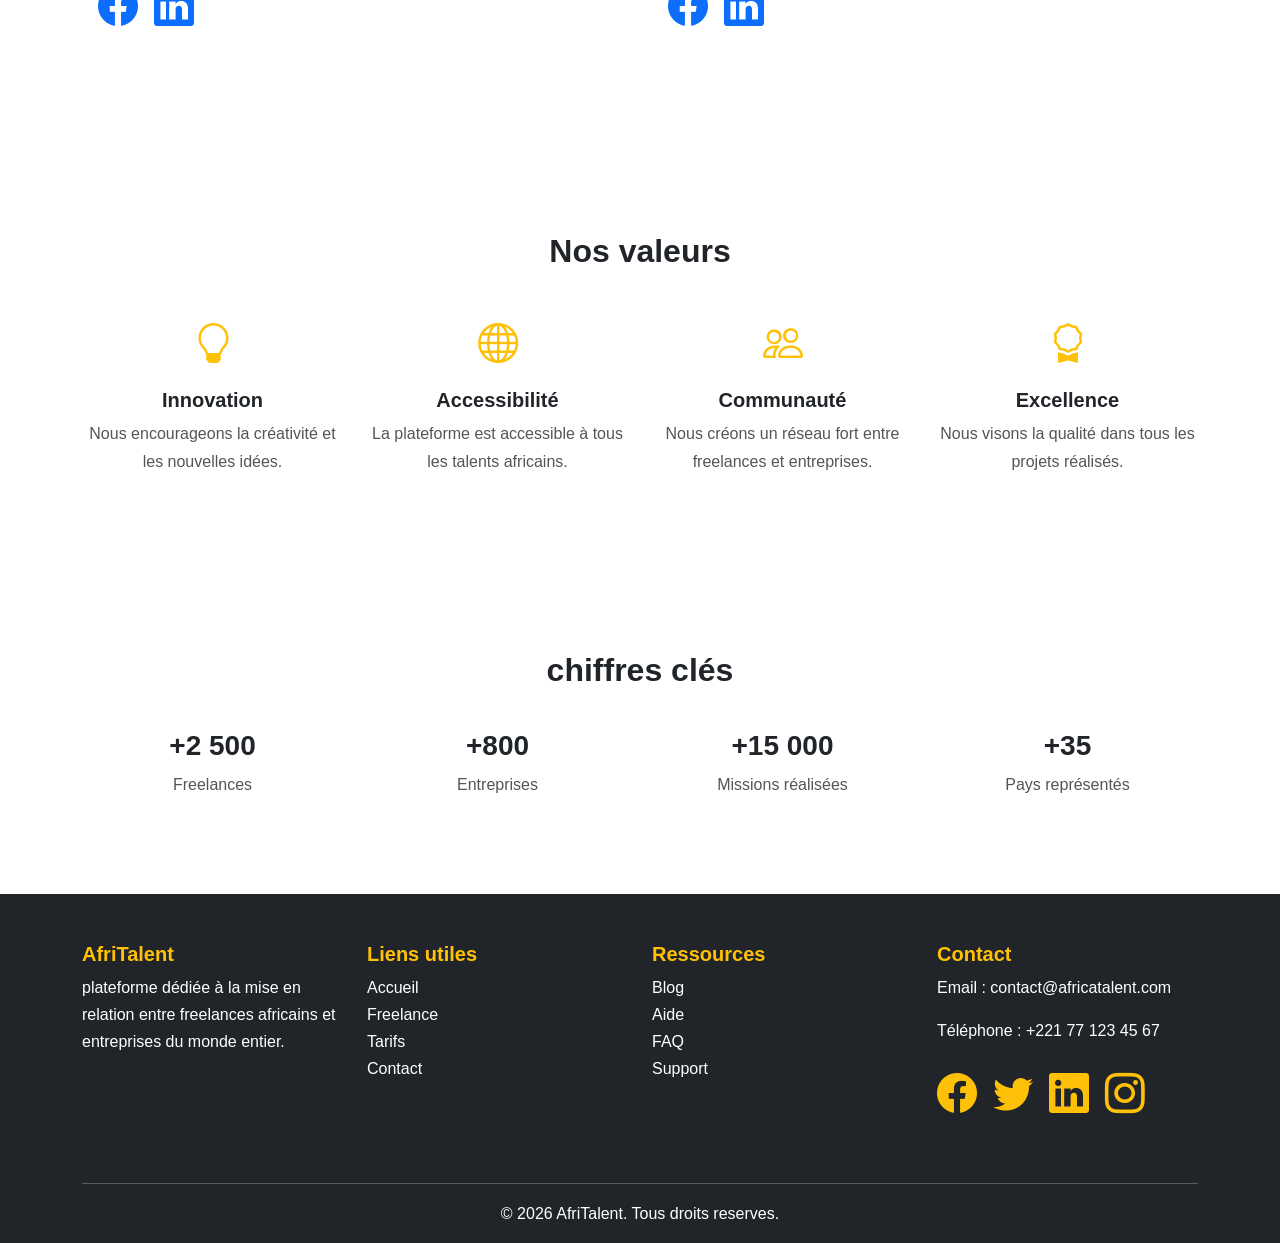
==== commit fd5674c3: "JS : compteurs animés au scroll et animations fade-in des sections" ====
--- a/about.html
+++ b/about.html
@@ -49,7 +49,7 @@
     <main>
 
         <!-- NOTRE HISTOIRE -->
-         <section>
+         <section class="fade-section">
             <div class="container">
 
                 <h1>Notre Histoire</h1>
@@ -81,7 +81,7 @@
 
 
          <!-- L'EQUIPE -->
-          <section>
+          <section class="fade-section">
             <div class="container">
 
                 <h2>L'équipe</h2>
@@ -163,7 +163,7 @@
 
 
           <!-- NOS VALEURS -->
-           <section>
+           <section class="fade-section">
                 <div class="container">
 
                     <h2>Nos valeurs</h2>
@@ -202,7 +202,7 @@
 
 
            <!-- CHIFFRES CLES -->
-            <section>
+            <section class="fade-section">
                 <div class="container">
 
                     <h2>chiffres clés</h2>
--- a/css/style.css
+++ b/css/style.css
@@ -388,3 +388,15 @@
     display: none;
     z-index: 999px;
 }
+
+/* ANIMATION FADE-IN */
+.fade-section {
+    opacity: 0;
+    transform: translateY(30px);
+    transition: all 0.8s ease;
+}
+
+.fade-section.show {
+    opacity: 1;
+    transform: translateY(0);
+}
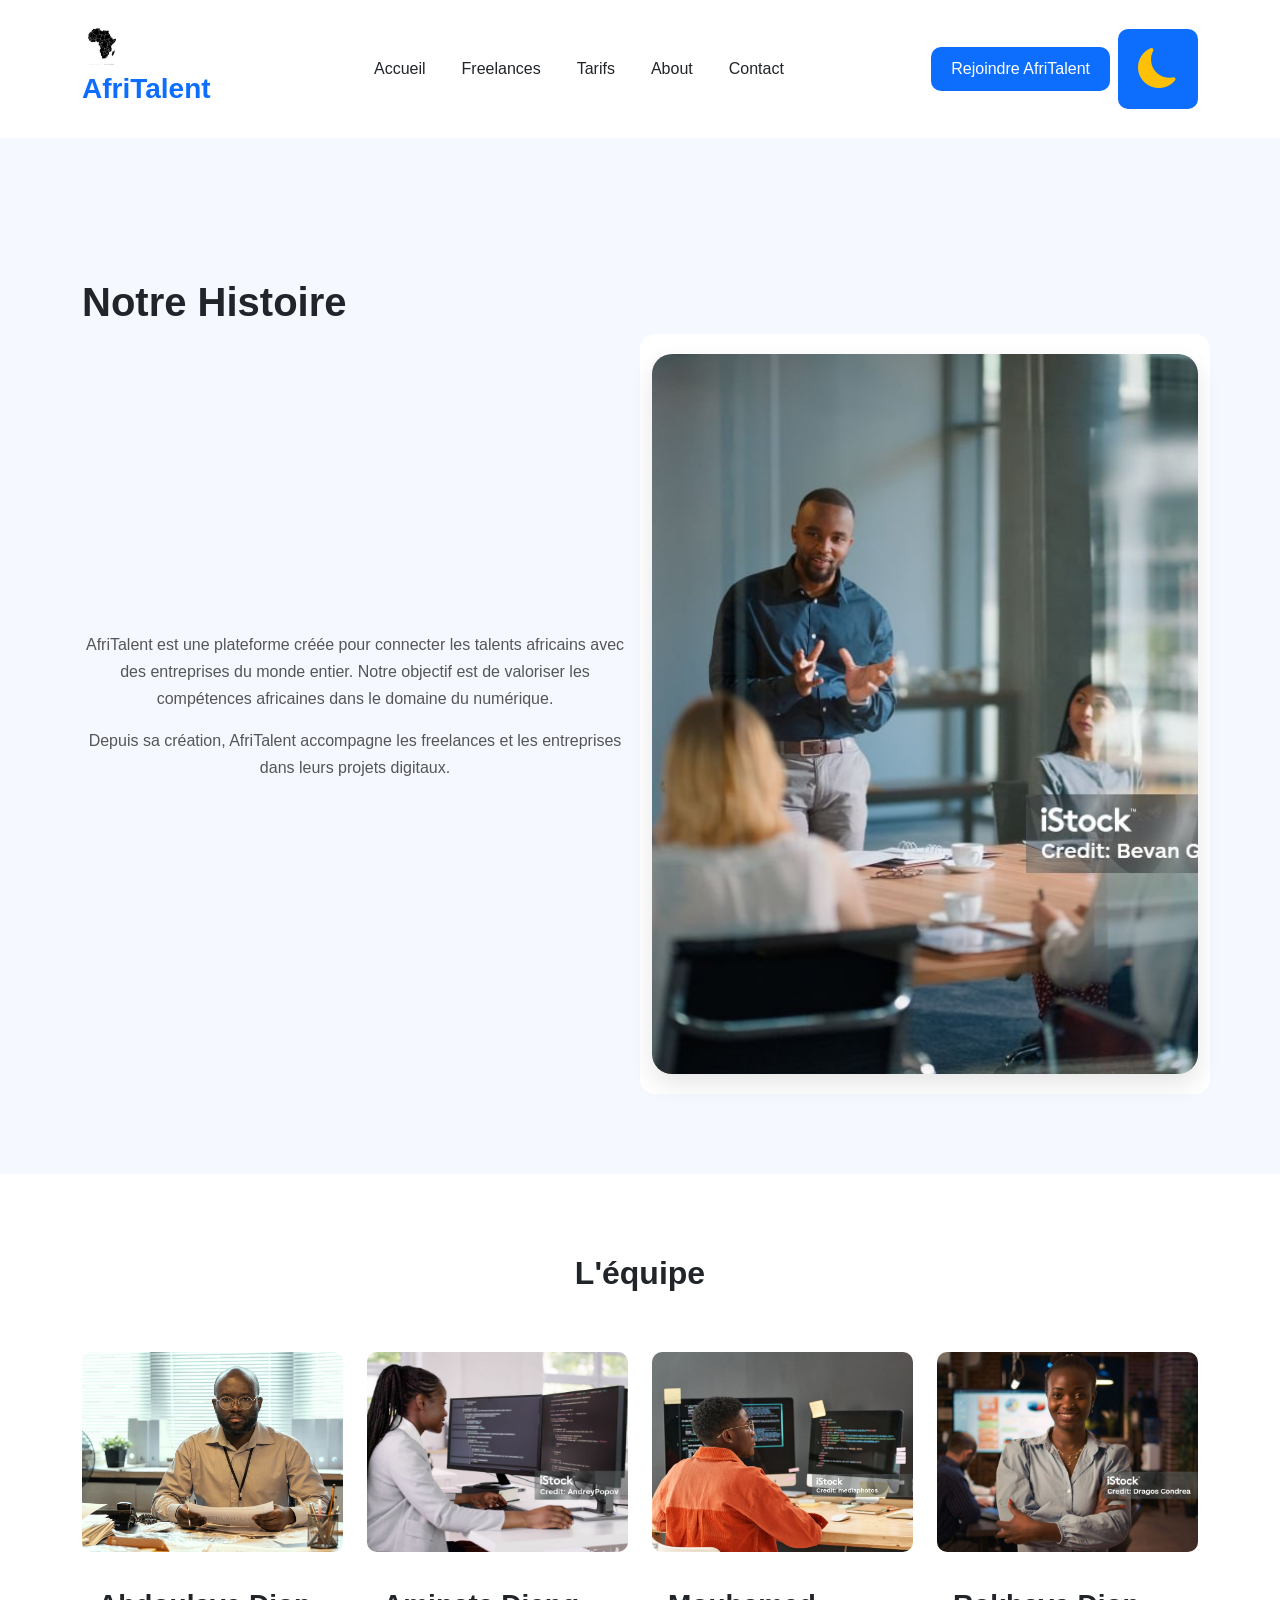
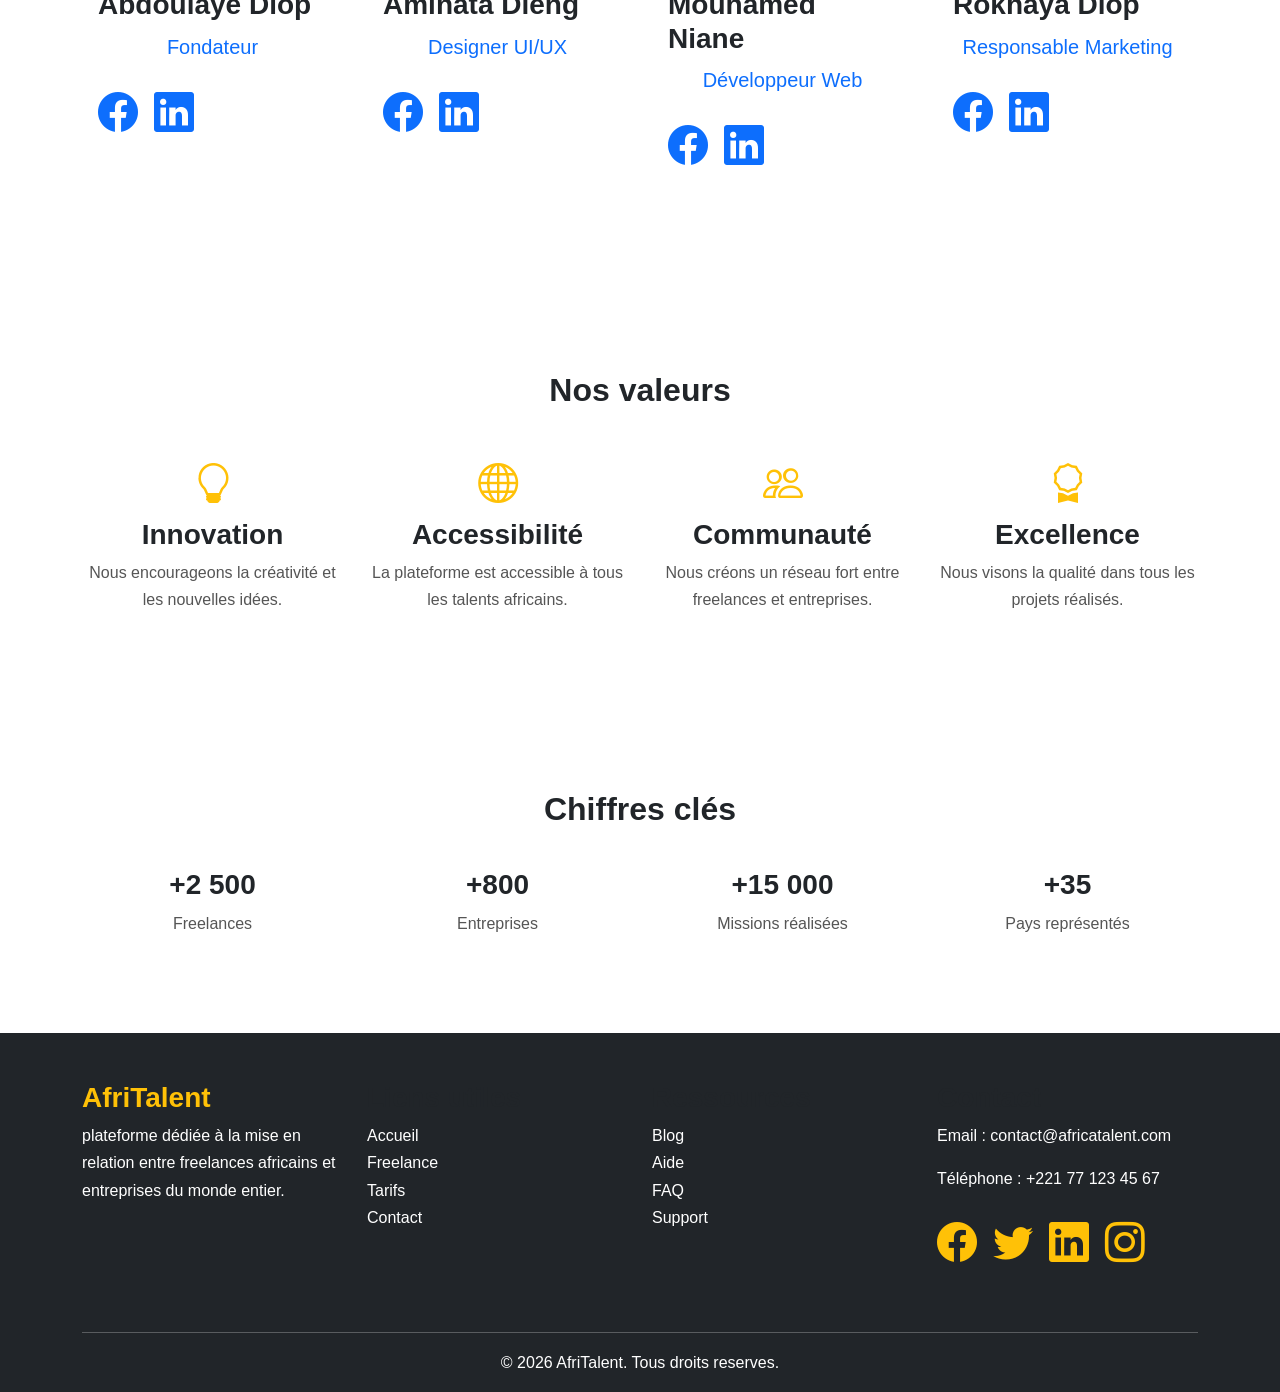
==== commit e312d4d2: "Finalisation : corrections responsive, optimisation du code et commentaires" ====
--- a/about.html
+++ b/about.html
@@ -1,59 +1,60 @@
 <!DOCTYPE html>
 <html lang="fr">
-<head>
-    <meta charset="UTF-8">
-    <meta name="viewport" content="width=device-width, initial-scale=1.0">
-    <title>AfriTalent — about</title>
-    <link
-    href="https://cdn.jsdelivr.net/npm/bootstrap@5.3.0/dist/css/bootstrap.min.css"
-    rel="stylesheet">
-    <link
-    rel="stylesheet" href="https://cdn.jsdelivr.net/npm/bootstrap-icons@1.11.3/font/bootstrap-icons.min.css">
-    <link rel="stylesheet" href="css/style.css">
-</head>
-<body>
-     <header>
-        <nav class="navbar navbar-expand-lg">
-            <div class="container">
-
-            <!-- LOGO -->
-                <a class="navbar-brand fw-bold" href="#">
-                    <img src="images/logo.jpeg" alt="LOGO" width="40" height="40" class="me-2"></i>AfriTalent</a>
-
-            <!-- BOUTON MOBILE -->
-                 <button class="navbar-toggler" type="button" data-bs-toggle="collapse" data-bs-target="#navbarAfriTalent">
-                    <span class="navbar-toggler-icon"></span>
-                 </button>
-
-            <!-- MENU -->
-                 <div class="collapse navbar-collapse" id="navbarAfriTalent">
-
-                <!-- LIENS -->
-                     <ul class="navbar-nav mx-auto">
-                         <li class="nav-item"><a class="nav-link" href="index.html">Accueil</a></li>
-                        <li class="nav-item"><a class="nav-link" href="freelances.html">Freelances</a></li>
-                        <li class="nav-item"><a class="nav-link" href="tarifs.html">Tarifs</a></li>
-                        <li class="nav-item"><a class="nav-link" href="about.html">About</a></li>
-                        <li class="nav-item"><a class="nav-link" href="contact.html">Contact</a></li>
-                    </ul>
-
-                <!-- BOUTON CTA -->
-                     <a href="#" class="btn">Rejoindre AfriTalent</a>
-                     <button id="theme-toggle" class="btn ms-2">
-                        <i class="bi bi-moon-fill"></i>
-                     </button>
-                 </div>
-            </div>
-        </nav>
-    </header>
+    <head>
+        <meta charset="UTF-8">
+        <meta name="viewport" content="width=device-width, initial-scale=1.0">
+        <title>AfriTalent — about</title>
+        <!-- BOOTSTRAP -->
+        <link href="https://cdn.jsdelivr.net/npm/bootstrap@5.3.0/dist/css/bootstrap.min.css" rel="stylesheet">
+        <link rel="stylesheet" href="https://cdn.jsdelivr.net/npm/bootstrap-icons@1.11.3/font/bootstrap-icons.min.css">
+        <!-- CSS -->
+        <link rel="stylesheet" href="css/style.css">
+    </head>
+    <body>
+        <header>
+            <nav class="navbar navbar-expand-lg">
+                <div class="container">
+
+                <!-- LOGO -->
+                    <a class="navbar-brand fw-bold" href="index.html">
+                    <img src="images/logo.jpeg" alt="Logo AfriTalent" width="40" height="40" class="me-2">AfriTalent</a>
+
+                    <!-- BOUTON MOBILE -->
+                    <button class="navbar-toggler" type="button" data-bs-toggle="collapse" data-bs-target="#navbarAfriTalent" 
+                        aria-controls="navbarAfriTalent" aria-expanded="false" aria-label="Ouvrir le menu de navigation">
+                        <span class="navbar-toggler-icon"></span>
+                    </button>
+
+                    <!-- MENU -->
+                    <div class="collapse navbar-collapse" id="navbarAfriTalent">
+
+                    <!-- LIENS -->
+                        <ul class="navbar-nav mx-auto">
+                           <li class="nav-item"><a class="nav-link" href="index.html">Accueil</a></li>
+                           <li class="nav-item"><a class="nav-link" href="freelances.html">Freelances</a></li>
+                           <li class="nav-item"><a class="nav-link" href="tarifs.html">Tarifs</a></li>
+                           <li class="nav-item"><a class="nav-link" href="about.html">About</a></li>
+                           <li class="nav-item"><a class="nav-link" href="contact.html">Contact</a></li>
+                        </ul>
+
+                    <!-- BOUTON CTA -->
+                        <a href="tarifs.html" class="btn">Rejoindre AfriTalent</a>
+                            <button id="theme-toggle" class="btn ms-2">
+                                <i class="bi bi-moon-fill"></i>
+                            </button>
+                    </div>
+                </div>
+            </nav>
+        </header>
     <main>
 
         <!-- NOTRE HISTOIRE -->
-         <section class="fade-section">
+        <section class="fade-section">
             <div class="container">
 
                 <h1>Notre Histoire</h1>
 
+                <!-- CONTENU -->
                 <div class="row">
 
                     <div class="col-md-6">
@@ -69,19 +70,16 @@
                         </p>
                     </div>
 
-                        <div class="col-md-6 card">
-                            <img src="img.jpg" alt="notre_histoire">
-                        </div>
-
-                </div>
-            </div>
-         </section>
-
-
-
-
-         <!-- L'EQUIPE -->
-          <section class="fade-section">
+                    <div class="col-md-6 card">
+                        <img src="img.jpg" alt="notre_histoire AfriTalent">
+                    </div>
+
+                </div>
+            </div>
+        </section>
+
+        <!-- MEMBRES DE L'EQUIPE -->
+        <section class="fade-section">
             <div class="container">
 
                 <h2>L'équipe</h2>
@@ -92,10 +90,10 @@
                     <div class="col-md-6 col-lg-3">
                         <div class="card">
 
-                            <img src="membre1.avif" alt="membre1">
-
-                            <div class="card-body">
-                                <h5>Abdoulaye Diop</h5>
+                            <img src="membre1.avif" alt="Fondateur">
+
+                            <div class="card-body">
+                                <h3>Abdoulaye Diop</h3>
                                 <p>Fondateur</p>
 
                                 <a href="#"><i class="bi bi-facebook"></i></a>
@@ -105,14 +103,14 @@
                         </div>
                     </div>
 
-              <!-- MEMBRE 2 -->
-                    <div class="col-md-6 col-lg-3">
-                        <div class="card">
-
-                            <img src="membre2.jpg" alt="membre2">
-
-                            <div class="card-body">
-                                <h5>Aminata Dieng</h5>
+                    <!-- MEMBRE 2 -->
+                    <div class="col-md-6 col-lg-3">
+                        <div class="card">
+
+                            <img src="membre2.jpg" alt="Designer UI/UX">
+
+                            <div class="card-body">
+                                <h3>Aminata Dieng</h3>
                                 <p>Designer UI/UX</p>
 
                                 <a href="#"><i class="bi bi-facebook"></i></a>
@@ -126,10 +124,10 @@
                     <div class="col-md-6 col-lg-3">
                         <div class="card">
 
-                            <img src="membre3.jpg" alt="membre3">
-
-                            <div class="card-body">
-                                <h5>Mouhamed Niane</h5>
+                            <img src="membre3.jpg" alt="Developpeur web">
+
+                            <div class="card-body">
+                                <h3>Mouhamed Niane</h3>
                                 <p>Développeur Web</p>
 
                                 <a href="#"><i class="bi bi-facebook"></i></a>
@@ -143,10 +141,10 @@
                     <div class="col-md-6 col-lg-3">
                         <div class="card">
 
-                            <img src="membre4.jpg" alt="membre4">
-
-                            <div class="card-body">
-                                <h5>Rokhaya Diop</h5>
+                            <img src="membre4.jpg" alt="Responsable Marketing">
+
+                            <div class="card-body">
+                                <h3>Rokhaya Diop</h3>
                                 <p>Responsable Marketing</p>
 
                                 <a href="#"><i class="bi bi-facebook"></i></a>
@@ -157,151 +155,143 @@
                     </div>
                 </div>   
             </div>
-          </section>
-
-
-
-
-          <!-- NOS VALEURS -->
-           <section class="fade-section">
-                <div class="container">
-
-                    <h2>Nos valeurs</h2>
-
-                    <div class="row">
-
-                        <div class="col-md-3 text-center">
-                            <i class="bi bi-lightbulb fs-1 mb-3"></i>
-                            <h5>Innovation</h5>
-                            <p>Nous encourageons la créativité et les nouvelles idées.</p>
-                        </div>
+        </section>
+
+        <!-- NOS VALEURS -->
+        <section class="fade-section">
+            <div class="container">
+
+                <h2>Nos valeurs</h2>
+
+                <div class="row">
+
+                    <div class="col-md-3 text-center">
+                        <i class="bi bi-lightbulb fs-1 mb-3"></i>
+                        <h3>Innovation</h3>
+                        <p>Nous encourageons la créativité et les nouvelles idées.</p>
+                    </div>
                         
-                          <div class="col-md-3 text-center">
-                            <i class="bi bi-globe fs-1 mb-3"></i>
-                            <h5>Accessibilité</h5>
-                            <p>La plateforme est accessible à tous les talents africains.</p>
-                        </div>
-
-                          <div class="col-md-3 text-center">
-                            <i class="bi bi-people fs-1 mb-3"></i>
-                            <h5>Communauté</h5>
-                            <p>Nous créons un réseau fort entre freelances et entreprises.</p>
-                        </div>
-
-                          <div class="col-md-3 text-center">
-                            <i class="bi bi-award fs-1 mb-3"></i>
-                            <h5>Excellence</h5>
-                            <p>Nous visons la qualité dans tous les projets réalisés.</p>
-                        </div>
-
-                    </div>
-                </div>
-           </section>
-
-
-
-
-           <!-- CHIFFRES CLES -->
-            <section class="fade-section">
-                <div class="container">
-
-                    <h2>chiffres clés</h2>
-
-                    <div class="row">
-
-                        <div class="col-md-3 text-center"> 
-                            <h3>+2 500</h3>
-                            <p>Freelances</p>
-                        </div>
-
-                        <div class="col-md-3 text-center">
-                            <h3>+800</h3>
-                            <p>Entreprises</p>
-                        </div>
-
-                        <div class="col-md-3 text-center">
-                            <h3>+15 000</h3>
-                            <p>Missions réalisées</p>
-                        </div>
-
-                        <div class="col-md-3 text-center">
-                            <h3>+35</h3>
-                            <p>Pays représentés</p>
-                        </div>
-
-                    </div>
-                </div>
-            </section>
+                    <div class="col-md-3 text-center">
+                        <i class="bi bi-globe fs-1 mb-3"></i>
+                        <h3>Accessibilité</h3>
+                        <p>La plateforme est accessible à tous les talents africains.</p>
+                    </div>
+
+                    <div class="col-md-3 text-center">
+                        <i class="bi bi-people fs-1 mb-3"></i>
+                        <h3>Communauté</h3>
+                        <p>Nous créons un réseau fort entre freelances et entreprises.</p>
+                    </div>
+
+                    <div class="col-md-3 text-center">
+                        <i class="bi bi-award fs-1 mb-3"></i>
+                        <h3>Excellence</h3>
+                        <p>Nous visons la qualité dans tous les projets réalisés.</p>
+                    </div>
+
+                </div>
+            </div>
+        </section>
+
+        <!-- CHIFFRES CLES -->
+        <section class="fade-section">
+            <div class="container">
+
+                <h2>Chiffres clés</h2>
+
+                <div class="row">
+
+                    <div class="col-md-3 text-center"> 
+                        <h3>+2 500</h3>
+                        <p>Freelances</p>
+                    </div>
+
+                    <div class="col-md-3 text-center">
+                        <h3>+800</h3>
+                        <p>Entreprises</p>
+                    </div>
+
+                    <div class="col-md-3 text-center">
+                        <h3>+15 000</h3>
+                        <p>Missions réalisées</p>
+                    </div>
+
+                    <div class="col-md-3 text-center">
+                        <h3>+35</h3>
+                        <p>Pays représentés</p>
+                    </div>
+
+                </div>
+            </div>
+        </section>
     </main>
     
-    <footer class="bg-dark text-white pt-5 pb-3">
-        <div class="container">
-
-            <div class="row">
-
-                <!-- AfriTalent -->
-                 <div class="col-md-3 mb-4">
-                    <h5 class="fw-bold text-warning">AfriTalent</h5>
-                    <p>
-                        plateforme dédiée à la mise en relation entre freelances africains
-                        et entreprises du monde entier.
-                    </p>
-                </div>
-
-                <!-- LIENS UTILES -->
-                 <div class="col-md-3 mb-4">
-                    <h5>Liens utiles</h5>
-                    <ul class="list-unstyled">
-                        <li><a href="index.html" class="text-white text-decoration-none">Accueil</a></li>
-                         <li><a href="freelances.html" class="text-white text-decoration-none">Freelance</a></li>
-                          <li><a href="tarifs.html" class="text-white text-decoration-none">Tarifs</a></li>
+        <footer class="bg-dark text-white pt-5 pb-3">
+            <div class="container">
+
+                <div class="row">
+
+                    <!-- AfriTalent -->
+                    <div class="col-md-3 mb-4">
+                       <h3 class="fw-bold text-warning">AfriTalent</h3>
+                       <p>
+                           plateforme dédiée à la mise en relation entre freelances africains
+                           et entreprises du monde entier.
+                        </p>
+                    </div>
+
+                    <!-- LIENS UTILES -->
+                    <div class="col-md-3 mb-4">
+                       <h3>Liens utiles</h3>
+                       <ul class="list-unstyled">
+                           <li><a href="index.html" class="text-white text-decoration-none">Accueil</a></li>
+                           <li><a href="freelances.html" class="text-white text-decoration-none">Freelance</a></li>
+                           <li><a href="tarifs.html" class="text-white text-decoration-none">Tarifs</a></li>
                            <li><a href="contact.html" class="text-white text-decoration-none">Contact</a></li>
-                    </ul>
-                </div>
-
-                <!-- RESSOURCES -->
-                 <div class="col-md-3 mb-4">
-                    <h5>Ressources</h5>
-                    <ul class="list-unstyled">
-                        <li><a href="#" class="text-white text-decoration-none">Blog</a></li>
-                         <li><a href="#" class="text-white text-decoration-none">Aide</a></li>
-                          <li><a href="#" class="text-white text-decoration-none">FAQ</a></li>
-                           <li><a href="#" class="text-white text-decoration-none">Support</a></li>
-                    </ul>
-                </div>
-
-                <!-- CONTACT -->
-                 <div class="col-md-3 mb-4">
-                    <h5>Contact</h5>
-                    <p>Email : contact@africatalent.com</p>
-                    <p>Téléphone : +221 77 123 45 67</p>
-
-                    <!-- Réseaux sociaux -->
-                     <div class="d-flex gap-3">
-                        <i class="bi bi-facebook"></i>
-                        <i class="bi bi-twitter"></i>
-                        <i class="bi bi-linkedin"></i>
-                        <i class="bi bi-instagram"></i>
-                     </div>
-                 </div>
-            </div>
-
-            <!-- Ligne de séparation -->
-             <hr class="bg-light">
-
-             <!-- Copyright -->
-              <div class="text-center">
-                <p class="mb-0">&copy; 2026 AfriTalent. Tous droits reserves.</p>
-            </div>
-        </div>
-</footer>
-
- <button id="backToTop" class="btn">
-    <i class="bi bi-arrow-up"></i>
-   </button>
+                        </ul>
+                    </div>
+
+                        <!-- RESSOURCES -->
+                    <div class="col-md-3 mb-4">
+                        <h3>Ressources</h3>
+                        <ul class="list-unstyled">
+                            <li><a href="#" class="text-white text-decoration-none">Blog</a></li>
+                            <li><a href="#" class="text-white text-decoration-none">Aide</a></li>
+                            <li><a href="#" class="text-white text-decoration-none">FAQ</a></li>
+                            <li><a href="#" class="text-white text-decoration-none">Support</a></li>
+                        </ul>
+                    </div>
+
+                    <!-- CONTACT -->
+                    <div class="col-md-3 mb-4">
+                       <h3>Contact</h3>
+                       <p>Email : contact@africatalent.com</p>
+                        <p>Téléphone : +221 77 123 45 67</p>
+
+                        <!-- Réseaux sociaux -->
+                        <div class="d-flex gap-3">
+                            <i class="bi bi-facebook"></i>
+                            <i class="bi bi-twitter"></i>
+                            <i class="bi bi-linkedin"></i>
+                            <i class="bi bi-instagram"></i>
+                        </div>
+                    </div>
+                </div>
+
+                <!-- Ligne de séparation -->
+                <hr class="bg-light">
+
+                <!-- Copyright -->
+                <div class="text-center">
+                    <p class="mb-0">&copy; 2026 AfriTalent. Tous droits reserves.</p>
+                </div>
+            </div>
+        </footer>
+        <!-- BOUTON RETOUR EN HAUT -->
+        <button id="backToTop" class="btn"> <i class="bi bi-arrow-up"></i> </button>
     
-    <script src="https://cdn.jsdelivr.net/npm/bootstrap@5.3.0/dist/js/bootstrap.bundle.min.js"></script>
+        <script src="https://cdn.jsdelivr.net/npm/bootstrap@5.3.0/dist/js/bootstrap.bundle.min.js"></script>
    
-    <script src="js/main.js"></script>
-</body>
+        <script src="js/main.js"></script>
+    </body>
 </html>
--- a/css/style.css
+++ b/css/style.css
@@ -146,7 +146,7 @@
 }
 
 /* TEMOIGNAGES (CAROUSEL)*/
-section img[alt="avatar"] {
+section img {
     height: 200px;
     border-radius: 10px;
     margin: 20px auto;
